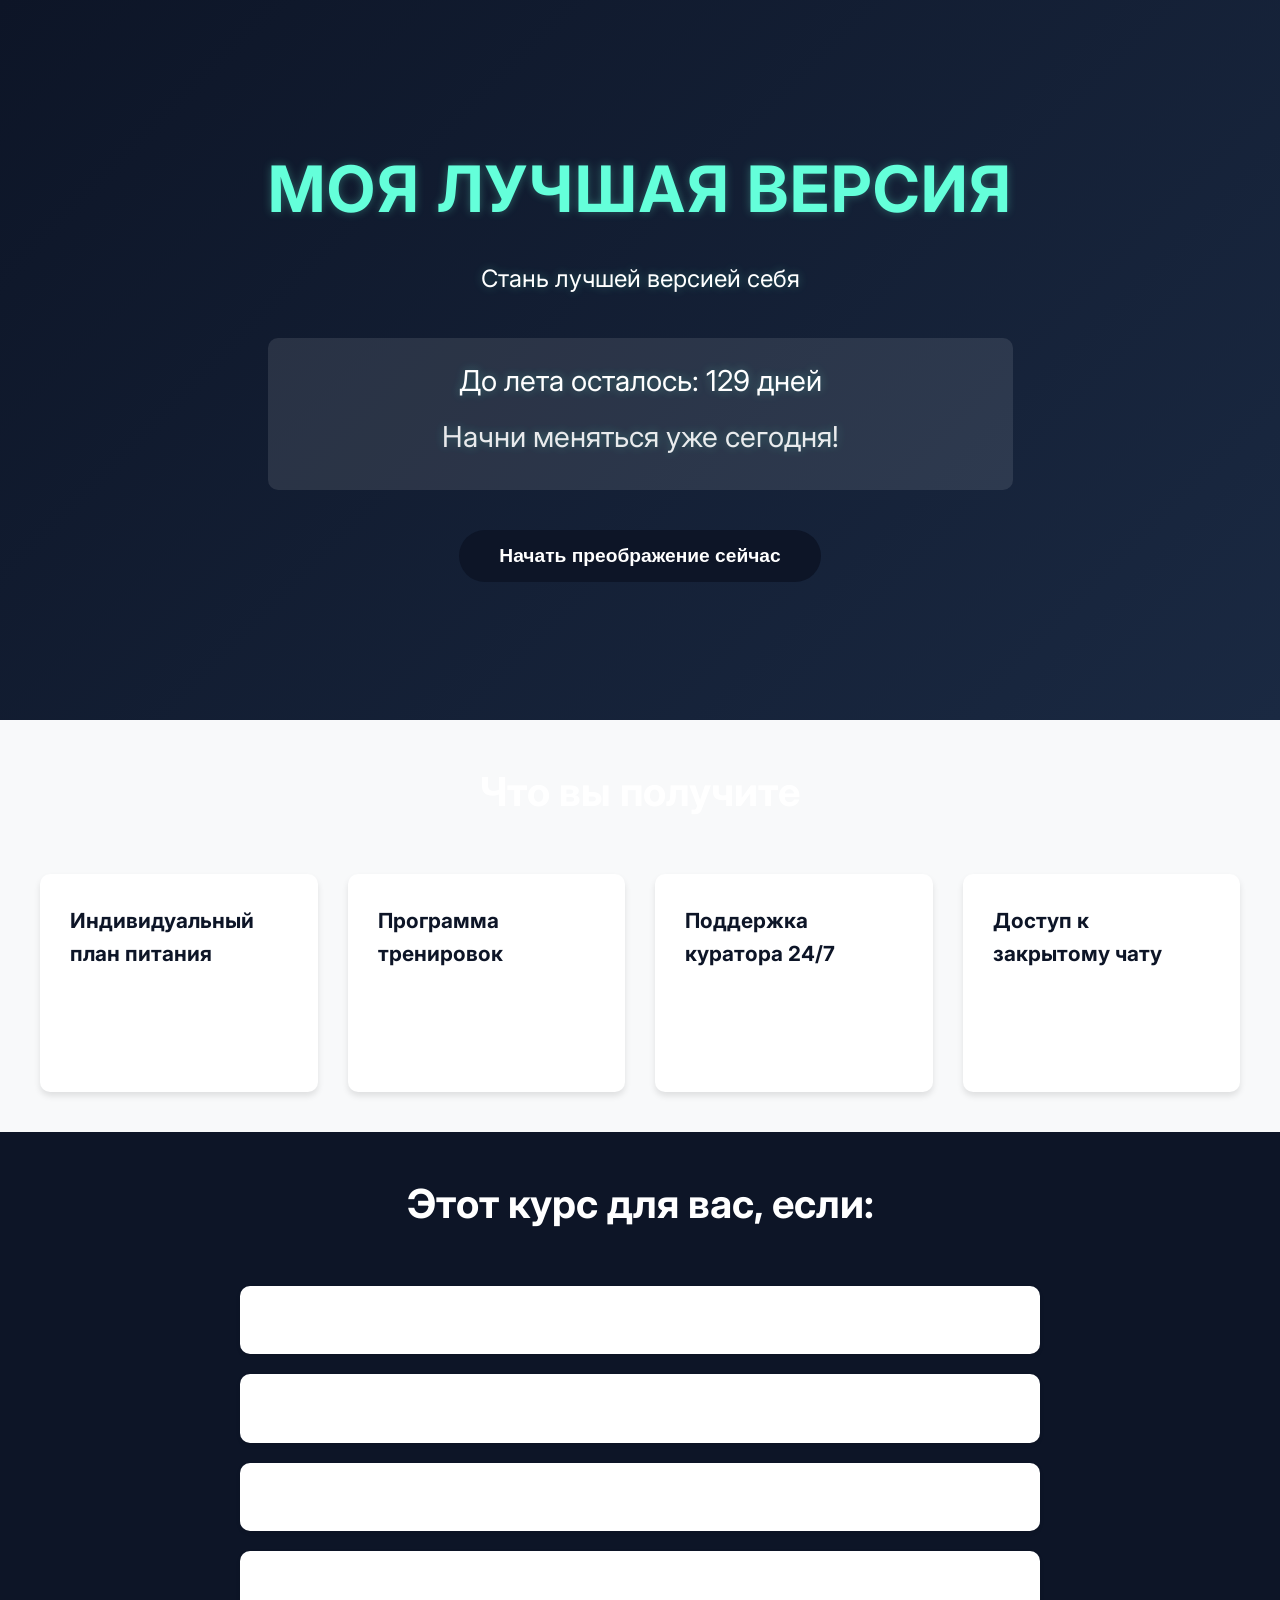
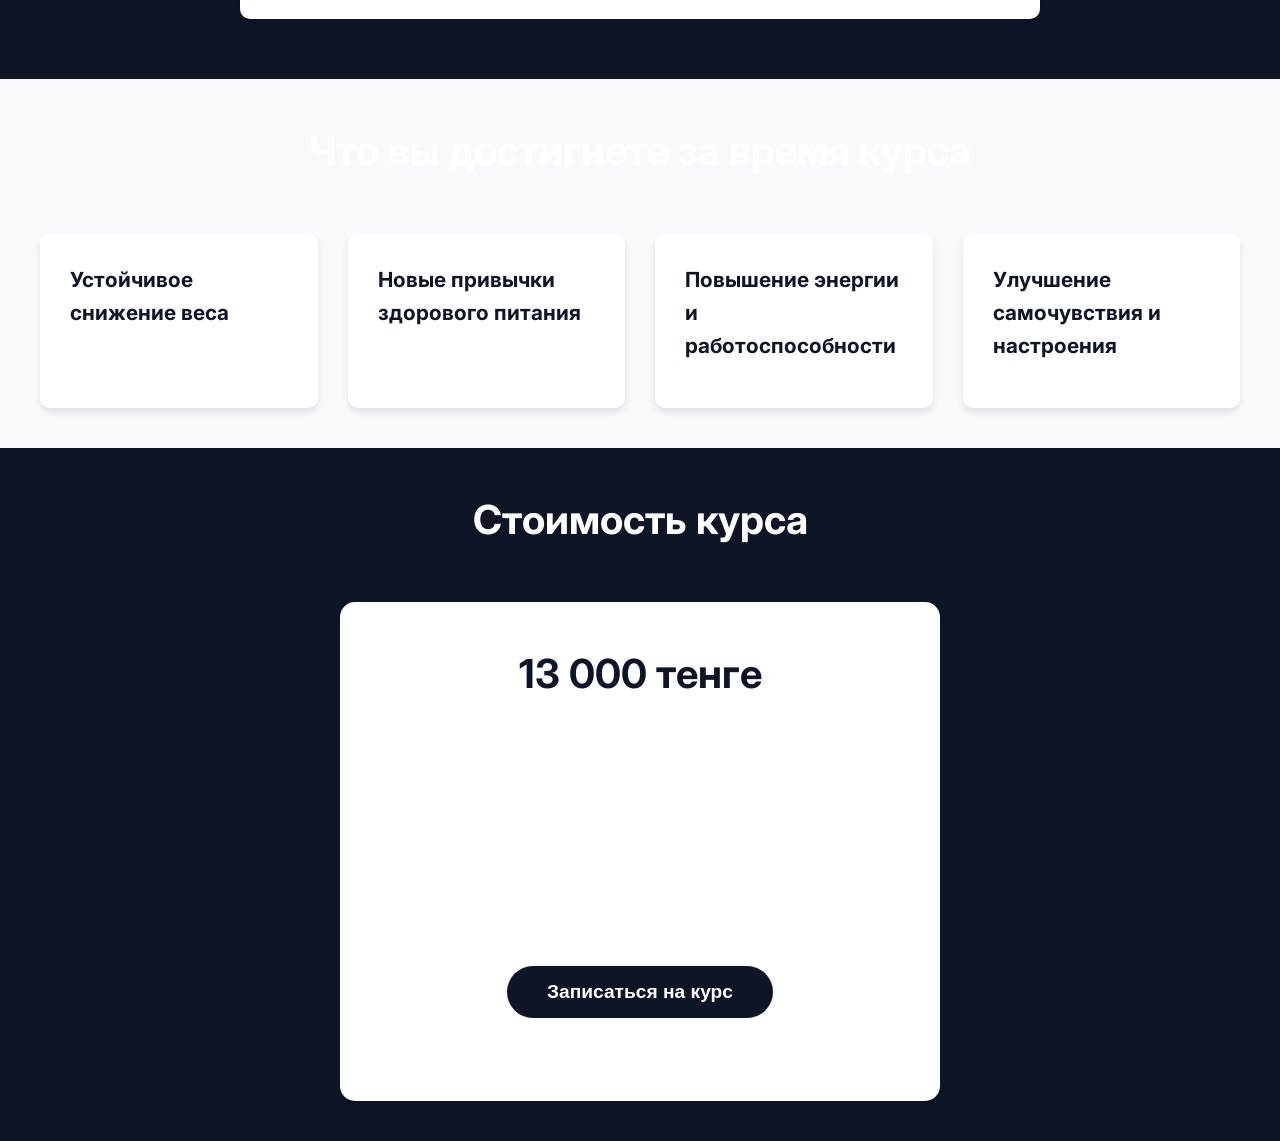
==== index.html @ 4822cb9d "Initial commit: Course website redesign" ====
<!DOCTYPE html>
<html lang="ru">
<head>
    <meta charset="UTF-8">
    <meta name="viewport" content="width=device-width, initial-scale=1.0">
    <title>Моя лучшая версия - курс похудения 2025</title>
    <link rel="stylesheet" href="styles.css">
    <link href="https://fonts.googleapis.com/css2?family=Inter:wght@300;400;600;700&display=swap" rel="stylesheet">
</head>
<body>
    <main>
        <section class="hero">
            <div class="hero-content">
                <h1>Моя лучшая версия</h1>
                <p class="subtitle">Стань лучшей версией себя</p>
                <div class="timer">
                    <p>До лета осталось: <span id="countdown">129</span> дней</p>
                    <p class="timer-subtitle">Начни меняться уже сегодня!</p>
                </div>
                <button class="cta-button">Начать преображение сейчас</button>
            </div>
        </section>

        <section id="about" class="about">
            <h2>Что вы получите</h2>
            <div class="benefits-grid">
                <div class="benefit-card">
                    <h3>Индивидуальный план питания</h3>
                    <p>Составленный с учетом ваших особенностей и целей</p>
                </div>
                <div class="benefit-card">
                    <h3>Программа тренировок</h3>
                    <p>Для дома и зала с учетом вашего уровня подготовки</p>
                </div>
                <div class="benefit-card">
                    <h3>Поддержка куратора 24/7</h3>
                    <p>Персональное сопровождение на всем пути</p>
                </div>
                <div class="benefit-card">
                    <h3>Доступ к закрытому чату</h3>
                    <p>Общение и поддержка единомышленников</p>
                </div>
            </div>
        </section>

        <section id="for-whom" class="for-whom">
            <h2>Этот курс для вас, если:</h2>
            <div class="criteria-list">
                <div class="criteria-item">
                    <p>Вы пробовали разные диеты, но результат не держится</p>
                </div>
                <div class="criteria-item">
                    <p>Хотите научиться правильно питаться</p>
                </div>
                <div class="criteria-item">
                    <p>Мечтаете о стройном и здоровом теле</p>
                </div>
                <div class="criteria-item">
                    <p>Готовы к изменениям в своей жизни</p>
                </div>
            </div>
        </section>

        <section id="results" class="results">
            <h2>Что вы достигнете за время курса</h2>
            <div class="results-grid">
                <div class="result-card">
                    <h3>Устойчивое снижение веса</h3>
                </div>
                <div class="result-card">
                    <h3>Новые привычки здорового питания</h3>
                </div>
                <div class="result-card">
                    <h3>Повышение энергии и работоспособности</h3>
                </div>
                <div class="result-card">
                    <h3>Улучшение самочувствия и настроения</h3>
                </div>
            </div>
        </section>

        <section id="pricing" class="pricing">
            <h2>Стоимость курса</h2>
            <div class="price-card">
                <h3 class="price">13 000 тенге</h3>
                <ul class="price-features">
                    <li>8 недель интенсивной работы</li>
                    <li>Персональный план питания</li>
                    <li>Программа тренировок</li>
                    <li>Поддержка куратора</li>
                    <li>Доступ к материалам курса навсегда</li>
                </ul>
                <button class="cta-button">Записаться на курс</button>
                <p class="limited-offer">* Количество мест ограничено</p>
            </div>
        </section>
    </main>

    <script src="scripts.js"></script>
</body>
</html>
---- styles.css ----
:root {
    --primary-color: #ff6b6b;
    --secondary-color: #4ecdc4;
    --text-color: #2d3436;
    --background-color: #ffffff;
    --section-bg: #f8f9fa;
}

* {
    margin: 0;
    padding: 0;
    box-sizing: border-box;
}

body {
    font-family: 'Inter', sans-serif;
    line-height: 1.6;
    color: var(--text-color);
    background-color: var(--background-color);
}

/* Hero Section */
.hero {
    background: linear-gradient(135deg, var(--primary-color), var(--secondary-color));
    color: white;
    padding: 100px 20px;
    text-align: center;
}

.hero-content {
    max-width: 800px;
    margin: 0 auto;
}

.hero h1 {
    font-size: 3.5rem;
    margin-bottom: 20px;
    font-weight: 700;
}

.subtitle {
    font-size: 1.5rem;
    margin-bottom: 40px;
}

.timer {
    background: rgba(255, 255, 255, 0.1);
    padding: 20px;
    border-radius: 10px;
    margin-bottom: 40px;
}

.timer p {
    font-size: 1.8rem;
    margin-bottom: 10px;
}

.timer-subtitle {
    font-size: 1.2rem;
    opacity: 0.9;
}

/* Sections */
section {
    padding: 80px 20px;
}

section:nth-child(even) {
    background-color: var(--section-bg);
}

h2 {
    text-align: center;
    font-size: 2.5rem;
    margin-bottom: 50px;
    color: var(--text-color);
}

/* Benefits Grid */
.benefits-grid, .results-grid {
    display: grid;
    grid-template-columns: repeat(auto-fit, minmax(250px, 1fr));
    gap: 30px;
    max-width: 1200px;
    margin: 0 auto;
}

.benefit-card, .result-card {
    background: white;
    padding: 30px;
    border-radius: 10px;
    box-shadow: 0 4px 6px rgba(0, 0, 0, 0.1);
    transition: transform 0.3s ease;
}

.benefit-card:hover, .result-card:hover {
    transform: translateY(-5px);
}

.benefit-card h3, .result-card h3 {
    color: var(--primary-color);
    margin-bottom: 15px;
    font-size: 1.3rem;
}

/* Criteria List */
.criteria-list {
    max-width: 800px;
    margin: 0 auto;
}

.criteria-item {
    background: white;
    padding: 20px;
    margin-bottom: 20px;
    border-radius: 10px;
    box-shadow: 0 2px 4px rgba(0, 0, 0, 0.1);
}

.criteria-item p {
    font-size: 1.1rem;
}

/* Price Card */
.price-card {
    max-width: 600px;
    margin: 0 auto;
    background: white;
    padding: 40px;
    border-radius: 15px;
    box-shadow: 0 4px 6px rgba(0, 0, 0, 0.1);
    text-align: center;
}

.price {
    font-size: 2.5rem;
    color: var(--primary-color);
    margin-bottom: 30px;
}

.price-features {
    list-style: none;
    margin-bottom: 30px;
}

.price-features li {
    margin-bottom: 15px;
    font-size: 1.1rem;
}

.limited-offer {
    margin-top: 20px;
    font-size: 0.9rem;
    opacity: 0.8;
}

/* Buttons */
.cta-button {
    display: inline-block;
    background: var(--primary-color);
    color: white;
    padding: 15px 40px;
    border-radius: 30px;
    text-decoration: none;
    font-size: 1.2rem;
    font-weight: 600;
    border: none;
    cursor: pointer;
    transition: all 0.3s ease;
}

.cta-button:hover {
    background: #ff5252;
    transform: scale(1.05);
}

/* Responsive Design */
@media (max-width: 768px) {
    .hero h1 {
        font-size: 2.5rem;
    }
    
    .subtitle {
        font-size: 1.2rem;
    }
    
    h2 {
        font-size: 2rem;
    }
    
    .benefits-grid, .results-grid {
        grid-template-columns: 1fr;
    }
    
    .price-card {
        padding: 20px;
    }
}

@media (max-width: 480px) {
    .hero h1 {
        font-size: 2rem;
    }
    
    .timer p {
        font-size: 1.5rem;
    }
    
    .cta-button {
        padding: 12px 30px;
        font-size: 1rem;
    }
}

/* Crypto Background Elements */
.crypto-bg {
    position: absolute;
    z-index: -1;
    opacity: 0.1;
}

.crypto-bg-coin {
    position: absolute;
    width: 50px;
    height: 50px;
    background: radial-gradient(circle, var(--neon-blue), transparent 70%);
    border-radius: 50%;
    animation: float 5s infinite;
}

/* Hero Section with 3D Effect */
.hero {
    min-height: 80vh;
    display: flex;
    align-items: center;
    justify-content: center;
    background: linear-gradient(135deg, var(--primary-color), var(--secondary-color));
    position: relative;
    overflow: hidden;
    transform-style: preserve-3d;
}

.hero-content {
    transform: translateZ(50px);
    text-shadow: 0 0 10px rgba(100, 255, 218, 0.3);
}

.hero-content h1 {
    color: var(--accent-color);
    font-size: 4rem;
    text-transform: uppercase;
    letter-spacing: 2px;
}

/* Neon Glow Effects */
.neon-glow {
    text-shadow: 
        0 0 7px var(--neon-blue),
        0 0 10px var(--neon-blue),
        0 0 21px var(--neon-blue),
        0 0 42px var(--neon-green),
        0 0 82px var(--neon-green);
}

/* Additional Animations */
@keyframes crypto-flow {
    0% { transform: translateX(-100%); }
    100% { transform: translateX(100vw); }
}

.crypto-flow {
    position: absolute;
    bottom: 0;
    left: 0;
    width: 100%;
    height: 2px;
    background: linear-gradient(to right, transparent, var(--accent-color), transparent);
    animation: crypto-flow 10s linear infinite;
}

/* Stats Section Styles */
.stats {
    padding: 60px 0;
    background: linear-gradient(145deg, var(--secondary-color), var(--primary-color));
}

.stats-container {
    max-width: 1200px;
    margin: 0 auto;
    display: flex;
    justify-content: center;
    align-items: center;
    gap: 30px;
    padding: 0 20px;
}

.stat-card {
    background: rgba(13, 21, 39, 0.6);
    backdrop-filter: blur(10px);
    border-radius: 25px;
    padding: 40px;
    text-align: center;
    width: 300px;
    height: 300px;
    border: 1px solid rgba(255, 255, 255, 0.05);
    display: flex;
    flex-direction: column;
    align-items: center;
    justify-content: center;
    gap: 15px;
}

.stat-icon, .stat-symbol {
    font-size: 2.5rem;
    color: var(--accent-color);
    margin-bottom: 10px;
    text-shadow: 0 0 20px rgba(100, 255, 218, 0.6);
}

.stat-number {
    font-size: 5rem;
    font-weight: 700;
    color: var(--accent-color);
    margin: 10px 0;
    text-shadow: 0 0 20px rgba(100, 255, 218, 0.4);
    line-height: 1;
}

.stat-label {
    font-size: 1.1rem;
    color: var(--light-text);
    font-weight: 400;
    opacity: 0.7;
    margin-top: 5px;
}

/* Terms Page Styles */
.terms-content {
    max-width: 1200px;
    margin: 40px auto;
    padding: 30px;
}

.terms-content h1 {
    color: var(--accent-color);
    margin-bottom: 40px;
    font-size: 3.5rem;
    text-align: center;
    text-shadow: 0 0 15px rgba(100, 255, 218, 0.4);
}

.terms-content h2 {
    color: var(--light-text);
    margin: 35px 0 20px;
    font-size: 2.2rem;
    border-bottom: 2px solid var(--accent-color);
    padding-bottom: 10px;
}

.terms-content p {
    margin-bottom: 20px;
    line-height: 1.8;
    color: var(--text-color);
    font-size: 1.1rem;
}

.terms-content section {
    margin-bottom: 50px;
    background: rgba(255, 255, 255, 0.02);
    padding: 30px;
    border-radius: 15px;
    border: 1px solid rgba(255, 255, 255, 0.05);
}

/* Footer Styles */
footer {
    background-color: var(--secondary-color);
    padding: 20px 0;
    margin-top: 50px;
}

.footer-content {
    max-width: 1400px;
    margin: 0 auto;
    padding: 0 15px;
    text-align: center;
    font-size: 12px;
    color: var(--text-color);
}

.footer-content a {
    color: var(--accent-color);
    text-decoration: none;
    transition: color 0.3s ease;
}

.footer-content a:hover {
    color: var(--light-text);
}

.legal-links {
    margin-top: 10px;
}

.legal-links a {
    margin: 0 10px;
}

/* Remove old navigation styles */
.header,
.nav-links,
.mobile-menu,
.mobile-menu-btn {
    display: none !important;
}

/* Partners Section */
.partners {
    padding: 40px 20px;
    margin: 0 auto;
    max-width: 1200px;
    text-align: center;
}

.partners-title {
    font-size: 2.8rem;
    font-weight: 700;
    color: #fff;
    text-shadow: 0 0 10px rgba(0, 180, 255, 0.8),
                 0 0 20px rgba(0, 180, 255, 0.6),
                 0 0 30px rgba(0, 180, 255, 0.4);
    margin-bottom: 40px;
    position: relative;
    display: inline-block;
    padding: 0 20px;
    letter-spacing: 1px;
    line-height: 1.2;
}

.partners-logos {
    display: flex;
    flex-direction: column;
    gap: 20px;
    padding: 10px;
    margin: 0 auto;
    max-width: 400px;
}

.exchange-name-card {
    width: 100%;
    padding: 20px;
    background: rgba(13, 21, 39, 0.8);
    border-radius: 12px;
    border: 1px solid rgba(255, 255, 255, 0.1);
    transition: all 0.3s ease;
    text-decoration: none;
    display: flex;
    justify-content: center;
    align-items: center;
}

.exchange-name-card:hover {
    transform: translateY(-2px);
    border-color: rgba(255, 255, 255, 0.2);
    box-shadow: 0 5px 15px rgba(0, 255, 255, 0.1);
}

.exchange-title {
    font-size: 2rem;
    font-weight: 700;
    letter-spacing: 2px;
}

.binance-style {
    color: #F3BA2F;
    text-shadow: 0 0 15px rgba(243, 186, 47, 0.3);
}

.bybit-style {
    color: #FFB800;
    text-shadow: 0 0 15px rgba(255, 184, 0, 0.3);
}

.kucoin-style {
    color: #0AB27D;
    text-shadow: 0 0 15px rgba(10, 178, 125, 0.3);
}

/* Desktop Styles */
@media screen and (min-width: 768px) {
    .partners-title {
        font-size: 3.5rem;
    }

    .partners-logos {
        flex-direction: row;
        max-width: 1000px;
        gap: 30px;
        padding: 20px;
    }

    .exchange-title {
        font-size: 2.8rem;
    }
}

/* Mobile Styles */
@media screen and (max-width: 480px) {
    .partners {
        padding: 20px 15px;
    }

    .partners-title {
        font-size: 2.2rem;
        padding: 0 10px;
        margin-bottom: 30px;
    }

    .exchange-title {
        font-size: 1.8rem;
    }

    .exchange-name-card {
        padding: 15px;
    }
}

.offer-details {
    margin: 30px auto;
    max-width: 600px;
    padding: 20px;
    background: rgba(0, 255, 255, 0.05);
    border-radius: 15px;
    backdrop-filter: blur(10px);
    border: 1px solid rgba(0, 255, 255, 0.1);
    animation: glowPulse 2s infinite alternate;
}

.price-info {
    font-size: 1.8rem;
    margin-bottom: 15px;
    color: #fff;
}

.highlight {
    color: #00ffcc;
    font-size: 2.2rem;
    font-weight: bold;
    text-shadow: 0 0 10px rgba(0, 255, 204, 0.8);
    animation: pricePulse 1.5s infinite alternate;
}

.bonus-info, .support-info {
    font-size: 1.4rem;
    color: rgba(255, 255, 255, 0.9);
    margin: 10px 0;
    line-height: 1.6;
}

.support-info {
    color: #64ffda;
    font-weight: 500;
}

@keyframes glowPulse {
    from {
        box-shadow: 0 0 10px rgba(0, 255, 255, 0.1);
    }
    to {
        box-shadow: 0 0 20px rgba(0, 255, 255, 0.2);
    }
}

@keyframes pricePulse {
    from {
        text-shadow: 0 0 10px rgba(0, 255, 204, 0.8);
    }
    to {
        text-shadow: 0 0 20px rgba(0, 255, 204, 1);
    }
}

/* Mobile Styles */
@media screen and (max-width: 768px) {
    .offer-details {
        margin: 20px 15px;
        padding: 15px;
    }

    .price-info {
        font-size: 1.5rem;
    }

    .highlight {
        font-size: 1.8rem;
    }

    .bonus-info, .support-info {
        font-size: 1.2rem;
    }
}

/* Reviews Section */
.reviews {
    padding: 40px 0;
    margin: 0 auto;
    max-width: 100%;
}

.reviews h2 {
    text-align: center;
    margin-bottom: 30px;
    padding: 0 15px;
}

.reviews-grid {
    display: grid;
    grid-template-columns: repeat(auto-fit, minmax(280px, 1fr));
    gap: 20px;
    padding: 0 15px;
}

.review-card {
    background: rgba(13, 21, 39, 0.4);
    border-radius: 15px;
    padding: 20px;
    border: 1px solid rgba(255, 255, 255, 0.1);
    backdrop-filter: blur(10px);
    width: 100%;
    box-sizing: border-box;
}

.review-card p {
    color: #fff;
    font-size: 1rem;
    line-height: 1.6;
    margin-bottom: 20px;
}

.review-author {
    color: #64ffda;
    font-weight: 500;
    font-size: 0.9rem;
}

/* Reasons Section */
.reasons {
    padding: 40px 0;
    margin: 0 auto;
    max-width: 100%;
}

.reasons h2 {
    text-align: center;
    margin-bottom: 30px;
    padding: 0 15px;
}

.reasons-grid {
    display: grid;
    grid-template-columns: repeat(auto-fit, minmax(280px, 1fr));
    gap: 20px;
    padding: 0 15px;
}

.reason-card {
    background: rgba(13, 21, 39, 0.4);
    border-radius: 15px;
    padding: 20px;
    border: 1px solid rgba(255, 255, 255, 0.1);
    backdrop-filter: blur(10px);
    width: 100%;
    box-sizing: border-box;
}

.reason-card h3 {
    color: #64ffda;
    font-size: 1.1rem;
    margin-bottom: 10px;
}

.reason-card p {
    color: #fff;
    font-size: 0.95rem;
    line-height: 1.5;
}

/* Mobile Styles */
@media screen and (max-width: 768px) {
    .reviews,
    .reasons {
        padding: 30px 0;
    }

    .reviews-grid,
    .reasons-grid {
        grid-template-columns: 1fr;
        gap: 15px;
        padding: 0 15px;
    }

    .review-card,
    .reason-card {
        padding: 15px;
        margin: 0;
    }

    .review-card p,
    .reason-card p {
        font-size: 0.9rem;
        margin-bottom: 10px;
    }

    .reason-card h3 {
        font-size: 1rem;
    }

    .review-author {
        font-size: 0.85rem;
    }

    .reviews h2,
    .reasons h2 {
        font-size: 1.5rem;
        margin-bottom: 20px;
        padding: 0 15px;
    }
}

@media screen and (max-width: 480px) {
    .reviews,
    .reasons {
        padding: 20px 0;
    }

    .reviews h2,
    .reasons h2 {
        font-size: 1.2rem;
        margin-bottom: 15px;
    }

    .reviews-grid,
    .reasons-grid {
        padding: 5px;
        gap: 10px;
    }

    .review-card,
    .reason-card {
        padding: 10px;
    }
}

/* Base styles */
:root {
    --primary-color: #0d1527;
    --secondary-color: #1a2942;
    --accent-color: #64ffda;
    --text-color: #ffffff;
    --light-text: rgba(255, 255, 255, 0.8);
}

* {
    margin: 0;
    padding: 0;
    box-sizing: border-box;
}

body {
    font-family: 'Inter', sans-serif;
    background-color: var(--primary-color);
    color: var(--text-color);
    line-height: 1.6;
    overflow-x: hidden;
    width: 100%;
}

/* Container */
.container {
    width: 100%;
    max-width: 1200px;
    margin: 0 auto;
    padding: 0 15px;
}

/* Sections */
section {
    width: 100%;
    overflow: hidden;
    padding: 40px 15px;
}

/* Reasons Section */
.why-now {
    padding: 40px 15px;
}

.why-now h2 {
    text-align: center;
    margin-bottom: 30px;
    font-size: 1.8rem;
    padding: 0 15px;
}

.reasons-grid {
    display: grid;
    grid-template-columns: repeat(auto-fit, minmax(250px, 1fr));
    gap: 20px;
    padding: 0 15px;
}

.reason-card {
    background: rgba(13, 21, 39, 0.4);
    border-radius: 15px;
    padding: 20px;
    border: 1px solid rgba(255, 255, 255, 0.1);
    backdrop-filter: blur(10px);
}

.reason-icon {
    font-size: 1.5rem;
    margin-bottom: 15px;
}

.reason-card h3 {
    color: #64ffda;
    font-size: 1.1rem;
    margin-bottom: 10px;
}

.reason-card p {
    font-size: 0.95rem;
    line-height: 1.5;
}

/* Reviews Section */
.reviews {
    padding: 40px 15px;
}

.reviews h2 {
    text-align: center;
    margin-bottom: 30px;
    font-size: 1.8rem;
    padding: 0 15px;
}

.reviews-grid {
    display: grid;
    grid-template-columns: repeat(auto-fit, minmax(250px, 1fr));
    gap: 20px;
    padding: 0 15px;
}

.review-card {
    background: rgba(13, 21, 39, 0.4);
    border-radius: 15px;
    padding: 20px;
    border: 1px solid rgba(255, 255, 255, 0.1);
    backdrop-filter: blur(10px);
}

.review-card p {
    font-size: 0.95rem;
    line-height: 1.5;
    margin-bottom: 15px;
}

.review-author {
    color: #64ffda;
    font-size: 0.9rem;
    font-weight: 500;
}

/* Mobile Styles */
@media screen and (max-width: 768px) {
    section {
        padding: 30px 10px;
    }

    .why-now,
    .reviews {
        padding: 30px 10px;
    }

    .why-now h2,
    .reviews h2 {
        font-size: 1.5rem;
        margin-bottom: 20px;
        padding: 0 10px;
    }

    .reasons-grid,
    .reviews-grid {
        grid-template-columns: 1fr;
        gap: 15px;
        padding: 0 10px;
    }

    .reason-card,
    .review-card {
        padding: 15px;
        margin: 0;
    }

    .reason-card h3 {
        font-size: 1rem;
    }

    .reason-card p,
    .review-card p {
        font-size: 0.9rem;
    }

    .review-author {
        font-size: 0.85rem;
    }
}

@media screen and (max-width: 480px) {
    section {
        padding: 20px 10px;
    }

    .why-now h2,
    .reviews h2 {
        font-size: 1.3rem;
        margin-bottom: 15px;
    }

    .reasons-grid,
    .reviews-grid {
        gap: 10px;
    }

    .reason-card,
    .review-card {
        padding: 12px;
    }
}
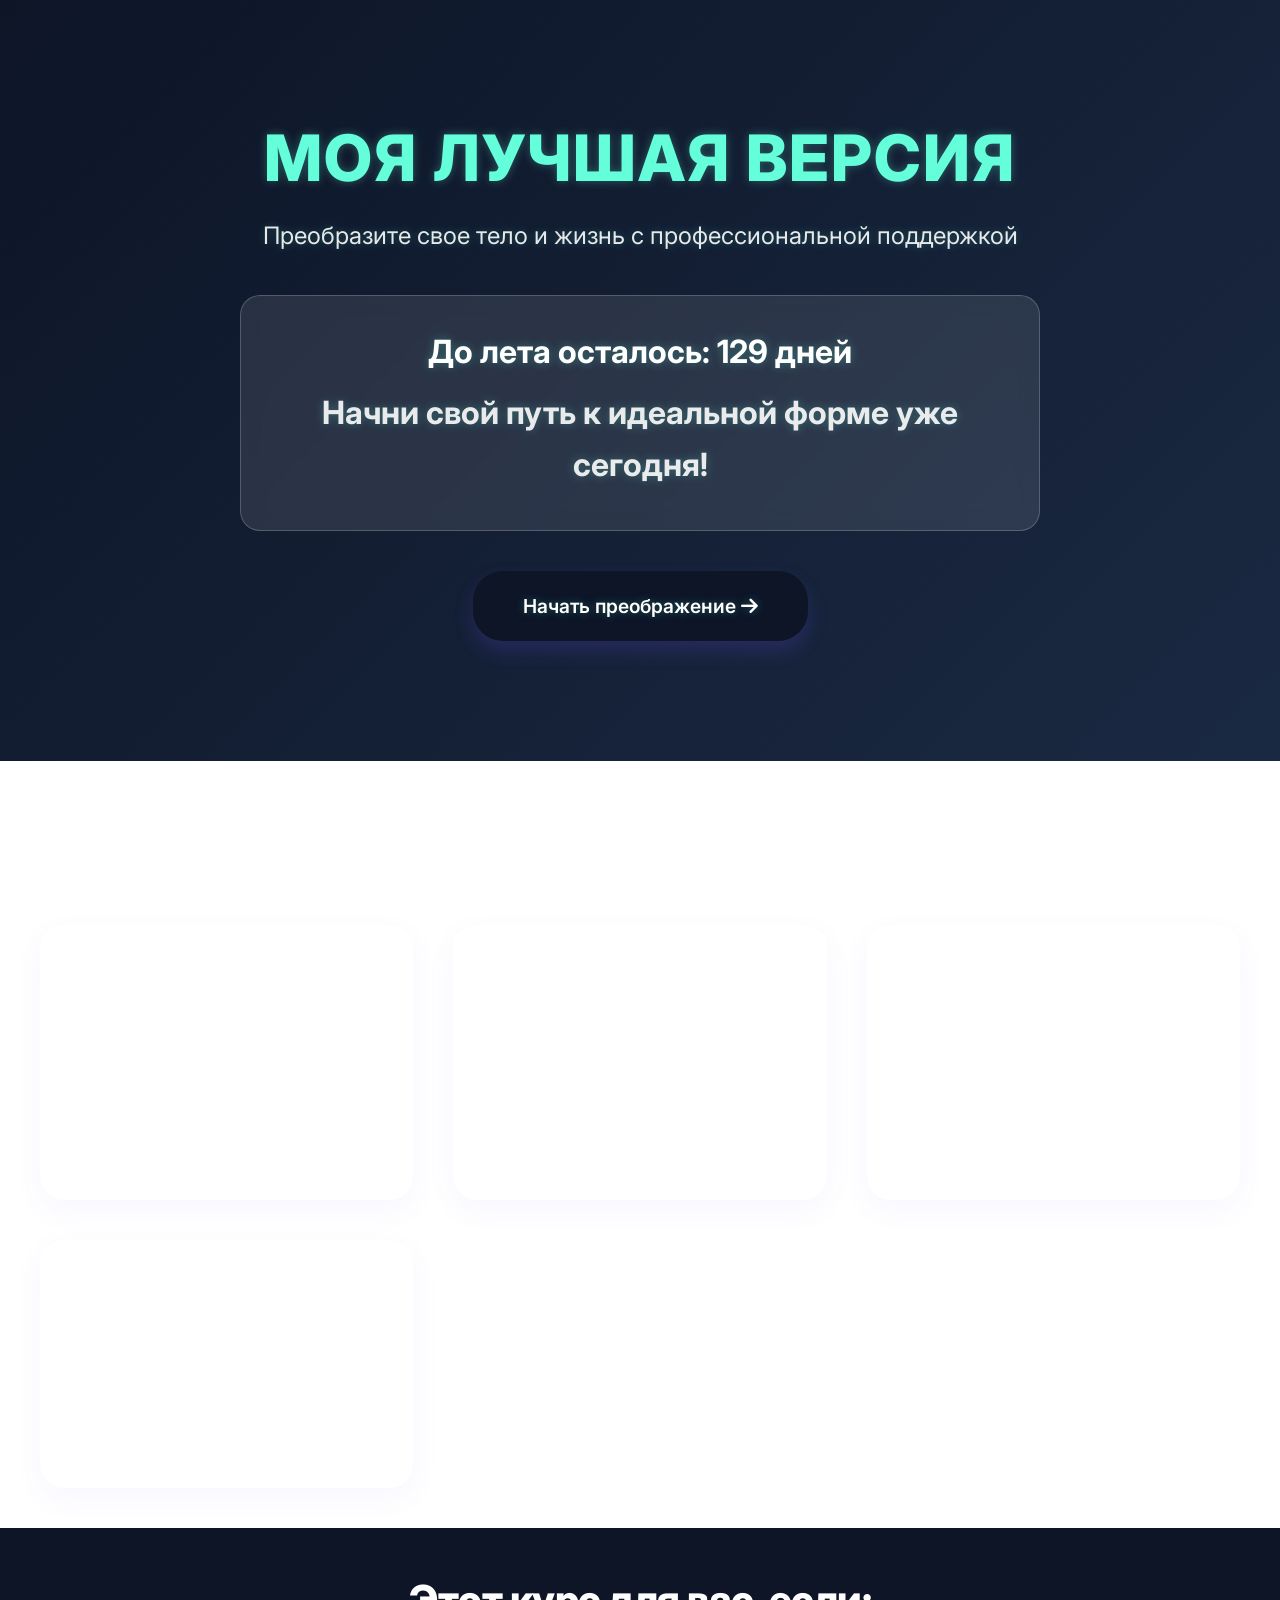
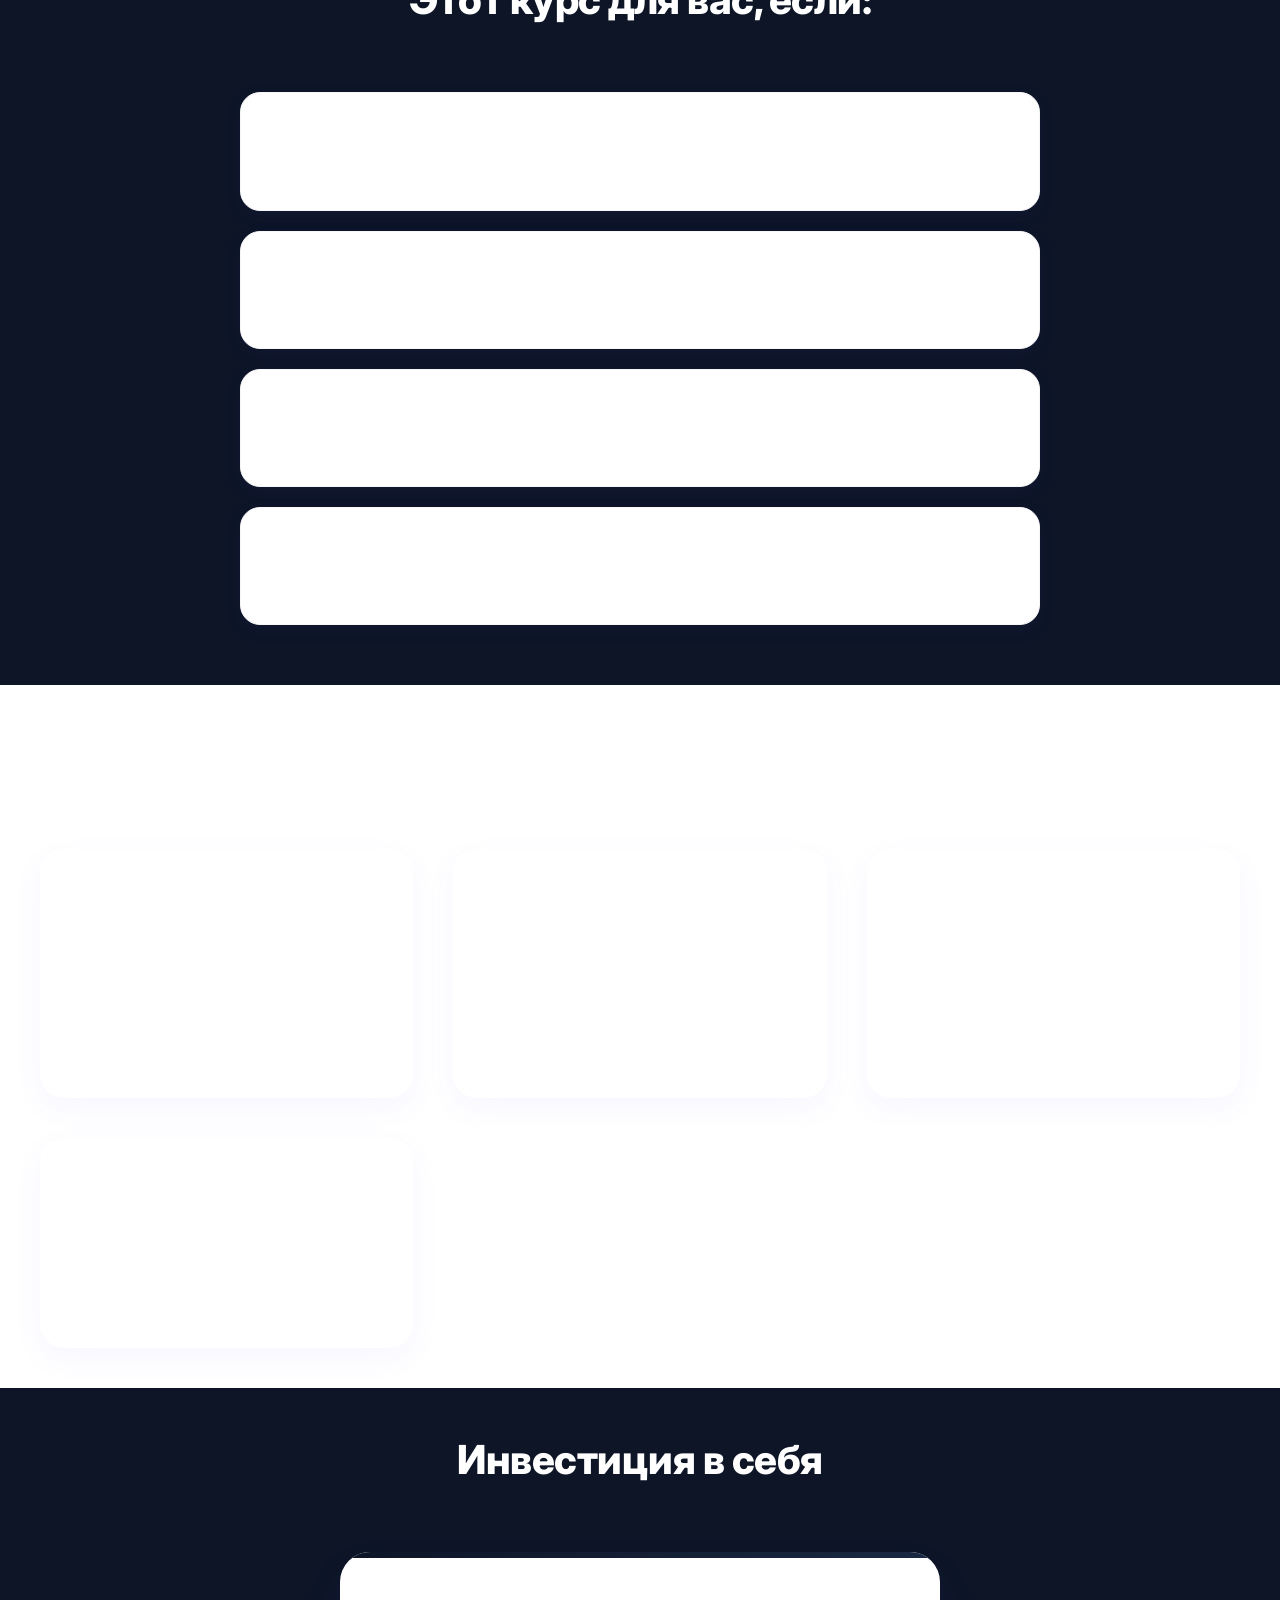
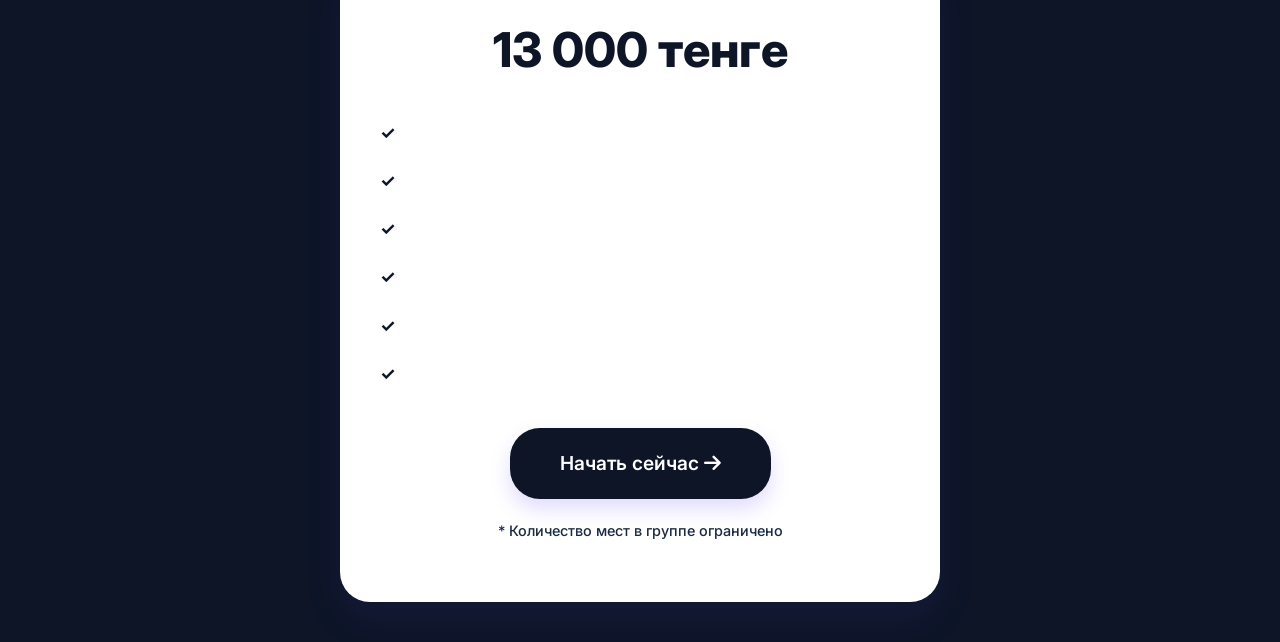
==== commit 1d5b0c7e: "Update: modern design with icons and improved content" ====
--- a/index.html
+++ b/index.html
@@ -5,19 +5,23 @@
     <meta name="viewport" content="width=device-width, initial-scale=1.0">
     <title>Моя лучшая версия - курс похудения 2025</title>
     <link rel="stylesheet" href="styles.css">
-    <link href="https://fonts.googleapis.com/css2?family=Inter:wght@300;400;600;700&display=swap" rel="stylesheet">
+    <link href="https://fonts.googleapis.com/css2?family=Inter:wght@300;400;500;600;700;800&display=swap" rel="stylesheet">
+    <link rel="stylesheet" href="https://cdnjs.cloudflare.com/ajax/libs/font-awesome/6.0.0/css/all.min.css">
 </head>
 <body>
     <main>
         <section class="hero">
             <div class="hero-content">
                 <h1>Моя лучшая версия</h1>
-                <p class="subtitle">Стань лучшей версией себя</p>
+                <p class="subtitle">Преобразите свое тело и жизнь с профессиональной поддержкой</p>
                 <div class="timer">
                     <p>До лета осталось: <span id="countdown">129</span> дней</p>
-                    <p class="timer-subtitle">Начни меняться уже сегодня!</p>
+                    <p class="timer-subtitle">Начни свой путь к идеальной форме уже сегодня!</p>
                 </div>
-                <button class="cta-button">Начать преображение сейчас</button>
+                <a href="#pricing" class="cta-button">
+                    Начать преображение
+                    <i class="fas fa-arrow-right"></i>
+                </a>
             </div>
         </section>
 
@@ -25,20 +29,24 @@
             <h2>Что вы получите</h2>
             <div class="benefits-grid">
                 <div class="benefit-card">
+                    <i class="fas fa-utensils"></i>
                     <h3>Индивидуальный план питания</h3>
-                    <p>Составленный с учетом ваших особенностей и целей</p>
+                    <p>Персонализированное меню, учитывающее ваши предпочтения и образ жизни</p>
                 </div>
                 <div class="benefit-card">
-                    <h3>Программа тренировок</h3>
-                    <p>Для дома и зала с учетом вашего уровня подготовки</p>
+                    <i class="fas fa-dumbbell"></i>
+                    <h3>Эффективные тренировки</h3>
+                    <p>Программа упражнений, адаптированная под ваш уровень подготовки</p>
                 </div>
                 <div class="benefit-card">
-                    <h3>Поддержка куратора 24/7</h3>
-                    <p>Персональное сопровождение на всем пути</p>
+                    <i class="fas fa-comments"></i>
+                    <h3>Поддержка 24/7</h3>
+                    <p>Персональный куратор и мотивация на каждом этапе пути</p>
                 </div>
                 <div class="benefit-card">
-                    <h3>Доступ к закрытому чату</h3>
-                    <p>Общение и поддержка единомышленников</p>
+                    <i class="fas fa-users"></i>
+                    <h3>Сообщество единомышленников</h3>
+                    <p>Закрытый чат для общения, обмена опытом и взаимной поддержки</p>
                 </div>
             </div>
         </section>
@@ -47,51 +55,67 @@
             <h2>Этот курс для вас, если:</h2>
             <div class="criteria-list">
                 <div class="criteria-item">
-                    <p>Вы пробовали разные диеты, но результат не держится</p>
+                    <i class="fas fa-check"></i>
+                    <p>Вы пробовали разные диеты, но результат не держался долго</p>
                 </div>
                 <div class="criteria-item">
-                    <p>Хотите научиться правильно питаться</p>
+                    <i class="fas fa-check"></i>
+                    <p>Хотите научиться правильно питаться и поддерживать здоровый вес</p>
                 </div>
                 <div class="criteria-item">
-                    <p>Мечтаете о стройном и здоровом теле</p>
+                    <i class="fas fa-check"></i>
+                    <p>Мечтаете о красивом и здоровом теле к лету</p>
                 </div>
                 <div class="criteria-item">
-                    <p>Готовы к изменениям в своей жизни</p>
+                    <i class="fas fa-check"></i>
+                    <p>Готовы к позитивным изменениям в своей жизни</p>
                 </div>
             </div>
         </section>
 
         <section id="results" class="results">
-            <h2>Что вы достигнете за время курса</h2>
+            <h2>Ваши результаты после курса</h2>
             <div class="results-grid">
                 <div class="result-card">
+                    <i class="fas fa-weight-scale"></i>
                     <h3>Устойчивое снижение веса</h3>
+                    <p>Правильный подход к похудению без стресса для организма</p>
                 </div>
                 <div class="result-card">
-                    <h3>Новые привычки здорового питания</h3>
+                    <i class="fas fa-apple-whole"></i>
+                    <h3>Здоровые привычки</h3>
+                    <p>Новый образ жизни и правильное отношение к питанию</p>
                 </div>
                 <div class="result-card">
-                    <h3>Повышение энергии и работоспособности</h3>
+                    <i class="fas fa-bolt"></i>
+                    <h3>Больше энергии</h3>
+                    <p>Повышение работоспособности и жизненного тонуса</p>
                 </div>
                 <div class="result-card">
-                    <h3>Улучшение самочувствия и настроения</h3>
+                    <i class="fas fa-heart"></i>
+                    <h3>Уверенность в себе</h3>
+                    <p>Улучшение самочувствия и гармония с собой</p>
                 </div>
             </div>
         </section>
 
         <section id="pricing" class="pricing">
-            <h2>Стоимость курса</h2>
+            <h2>Инвестиция в себя</h2>
             <div class="price-card">
                 <h3 class="price">13 000 тенге</h3>
                 <ul class="price-features">
-                    <li>8 недель интенсивной работы</li>
+                    <li>8 недель интенсивной трансформации</li>
                     <li>Персональный план питания</li>
-                    <li>Программа тренировок</li>
-                    <li>Поддержка куратора</li>
-                    <li>Доступ к материалам курса навсегда</li>
+                    <li>Эффективная программа тренировок</li>
+                    <li>Поддержка куратора 24/7</li>
+                    <li>Доступ к закрытому чату</li>
+                    <li>Материалы курса навсегда</li>
                 </ul>
-                <button class="cta-button">Записаться на курс</button>
-                <p class="limited-offer">* Количество мест ограничено</p>
+                <a href="#" class="cta-button">
+                    Начать сейчас
+                    <i class="fas fa-arrow-right"></i>
+                </a>
+                <p class="limited-offer">* Количество мест в группе ограничено</p>
             </div>
         </section>
     </main>
--- a/styles.css
+++ b/styles.css
@@ -1,9 +1,10 @@
 :root {
-    --primary-color: #ff6b6b;
-    --secondary-color: #4ecdc4;
-    --text-color: #2d3436;
-    --background-color: #ffffff;
-    --section-bg: #f8f9fa;
+    --background-color: #F8F9FB;
+    --card-background: #FFFFFF;
+    --text-color: #2A2C35;
+    --primary-color: #6B50F6;
+    --secondary-color: #FF9B9B;
+    --gray-light: #F6F6F6;
 }
 
 * {
@@ -21,38 +22,59 @@
 
 /* Hero Section */
 .hero {
-    background: linear-gradient(135deg, var(--primary-color), var(--secondary-color));
+    background: linear-gradient(135deg, var(--primary-color), #8970FF);
     color: white;
-    padding: 100px 20px;
+    padding: 120px 20px;
     text-align: center;
+    position: relative;
+    overflow: hidden;
+}
+
+.hero::before {
+    content: '';
+    position: absolute;
+    top: 0;
+    left: 0;
+    right: 0;
+    bottom: 0;
+    background: url('data:image/svg+xml,<svg width="20" height="20" viewBox="0 0 20 20" xmlns="http://www.w3.org/2000/svg"><circle cx="2" cy="2" r="1" fill="rgba(255,255,255,0.1)"/></svg>') repeat;
+    opacity: 0.1;
 }
 
 .hero-content {
     max-width: 800px;
     margin: 0 auto;
+    position: relative;
+    z-index: 1;
 }
 
 .hero h1 {
-    font-size: 3.5rem;
+    font-size: 4rem;
     margin-bottom: 20px;
-    font-weight: 700;
+    font-weight: 800;
+    letter-spacing: -1px;
+    line-height: 1.2;
 }
 
 .subtitle {
     font-size: 1.5rem;
     margin-bottom: 40px;
+    opacity: 0.9;
 }
 
 .timer {
     background: rgba(255, 255, 255, 0.1);
-    padding: 20px;
-    border-radius: 10px;
+    backdrop-filter: blur(10px);
+    padding: 30px;
+    border-radius: 20px;
     margin-bottom: 40px;
+    border: 1px solid rgba(255, 255, 255, 0.2);
 }
 
 .timer p {
-    font-size: 1.8rem;
+    font-size: 2rem;
     margin-bottom: 10px;
+    font-weight: 700;
 }
 
 .timer-subtitle {
@@ -62,45 +84,67 @@
 
 /* Sections */
 section {
-    padding: 80px 20px;
+    padding: 100px 20px;
 }
 
 section:nth-child(even) {
-    background-color: var(--section-bg);
+    background-color: var(--card-background);
 }
 
 h2 {
     text-align: center;
     font-size: 2.5rem;
-    margin-bottom: 50px;
+    margin-bottom: 60px;
     color: var(--text-color);
+    font-weight: 800;
+    letter-spacing: -0.5px;
 }
 
 /* Benefits Grid */
 .benefits-grid, .results-grid {
     display: grid;
-    grid-template-columns: repeat(auto-fit, minmax(250px, 1fr));
-    gap: 30px;
+    grid-template-columns: repeat(auto-fit, minmax(280px, 1fr));
+    gap: 40px;
     max-width: 1200px;
     margin: 0 auto;
 }
 
 .benefit-card, .result-card {
-    background: white;
-    padding: 30px;
-    border-radius: 10px;
-    box-shadow: 0 4px 6px rgba(0, 0, 0, 0.1);
-    transition: transform 0.3s ease;
+    background: var(--card-background);
+    padding: 40px;
+    border-radius: 24px;
+    box-shadow: 0 10px 30px rgba(107, 80, 246, 0.05);
+    transition: all 0.3s ease;
+    position: relative;
+    overflow: hidden;
+}
+
+.benefit-card::before {
+    content: '';
+    position: absolute;
+    top: 0;
+    left: 0;
+    width: 100%;
+    height: 4px;
+    background: linear-gradient(90deg, var(--primary-color), var(--secondary-color));
+    opacity: 0;
+    transition: opacity 0.3s ease;
+}
+
+.benefit-card:hover::before {
+    opacity: 1;
 }
 
 .benefit-card:hover, .result-card:hover {
     transform: translateY(-5px);
+    box-shadow: 0 15px 40px rgba(107, 80, 246, 0.1);
 }
 
 .benefit-card h3, .result-card h3 {
-    color: var(--primary-color);
+    color: var(--text-color);
     margin-bottom: 15px;
-    font-size: 1.3rem;
+    font-size: 1.5rem;
+    font-weight: 700;
 }
 
 /* Criteria List */
@@ -110,48 +154,82 @@
 }
 
 .criteria-item {
-    background: white;
-    padding: 20px;
+    background: var(--card-background);
+    padding: 30px;
     margin-bottom: 20px;
-    border-radius: 10px;
-    box-shadow: 0 2px 4px rgba(0, 0, 0, 0.1);
+    border-radius: 20px;
+    box-shadow: 0 5px 20px rgba(107, 80, 246, 0.05);
+    transition: all 0.3s ease;
+    border: 1px solid var(--gray-light);
+}
+
+.criteria-item:hover {
+    transform: translateX(10px);
+    box-shadow: 0 8px 25px rgba(107, 80, 246, 0.08);
 }
 
 .criteria-item p {
-    font-size: 1.1rem;
+    font-size: 1.2rem;
+    color: var(--text-color);
+    font-weight: 500;
 }
 
 /* Price Card */
 .price-card {
     max-width: 600px;
     margin: 0 auto;
-    background: white;
-    padding: 40px;
-    border-radius: 15px;
-    box-shadow: 0 4px 6px rgba(0, 0, 0, 0.1);
+    background: var(--card-background);
+    padding: 60px 40px;
+    border-radius: 30px;
+    box-shadow: 0 20px 40px rgba(107, 80, 246, 0.08);
     text-align: center;
+    position: relative;
+    overflow: hidden;
+}
+
+.price-card::before {
+    content: '';
+    position: absolute;
+    top: 0;
+    left: 0;
+    right: 0;
+    height: 6px;
+    background: linear-gradient(90deg, var(--primary-color), var(--secondary-color));
 }
 
 .price {
-    font-size: 2.5rem;
+    font-size: 3rem;
     color: var(--primary-color);
     margin-bottom: 30px;
+    font-weight: 800;
 }
 
 .price-features {
     list-style: none;
-    margin-bottom: 30px;
+    margin-bottom: 40px;
 }
 
 .price-features li {
-    margin-bottom: 15px;
+    margin-bottom: 20px;
     font-size: 1.1rem;
+    color: var(--text-color);
+    padding-left: 30px;
+    position: relative;
+}
+
+.price-features li::before {
+    content: '✓';
+    position: absolute;
+    left: 0;
+    color: var(--primary-color);
+    font-weight: bold;
 }
 
 .limited-offer {
     margin-top: 20px;
     font-size: 0.9rem;
-    opacity: 0.8;
+    color: var(--secondary-color);
+    font-weight: 500;
 }
 
 /* Buttons */
@@ -159,7 +237,7 @@
     display: inline-block;
     background: var(--primary-color);
     color: white;
-    padding: 15px 40px;
+    padding: 20px 50px;
     border-radius: 30px;
     text-decoration: none;
     font-size: 1.2rem;
@@ -167,17 +245,19 @@
     border: none;
     cursor: pointer;
     transition: all 0.3s ease;
+    box-shadow: 0 10px 20px rgba(107, 80, 246, 0.2);
 }
 
 .cta-button:hover {
-    background: #ff5252;
-    transform: scale(1.05);
+    background: #7B63FF;
+    transform: translateY(-2px);
+    box-shadow: 0 15px 30px rgba(107, 80, 246, 0.3);
 }
 
 /* Responsive Design */
 @media (max-width: 768px) {
     .hero h1 {
-        font-size: 2.5rem;
+        font-size: 3rem;
     }
     
     .subtitle {
@@ -190,25 +270,35 @@
     
     .benefits-grid, .results-grid {
         grid-template-columns: 1fr;
+        gap: 30px;
     }
     
     .price-card {
-        padding: 20px;
+        padding: 40px 20px;
+        margin: 0 20px;
+    }
+    
+    .benefit-card, .result-card {
+        padding: 30px;
     }
 }
 
 @media (max-width: 480px) {
     .hero h1 {
-        font-size: 2rem;
+        font-size: 2.5rem;
     }
     
     .timer p {
-        font-size: 1.5rem;
+        font-size: 1.8rem;
     }
     
     .cta-button {
-        padding: 12px 30px;
-        font-size: 1rem;
+        padding: 15px 40px;
+        font-size: 1.1rem;
+    }
+    
+    section {
+        padding: 60px 20px;
     }
 }
 
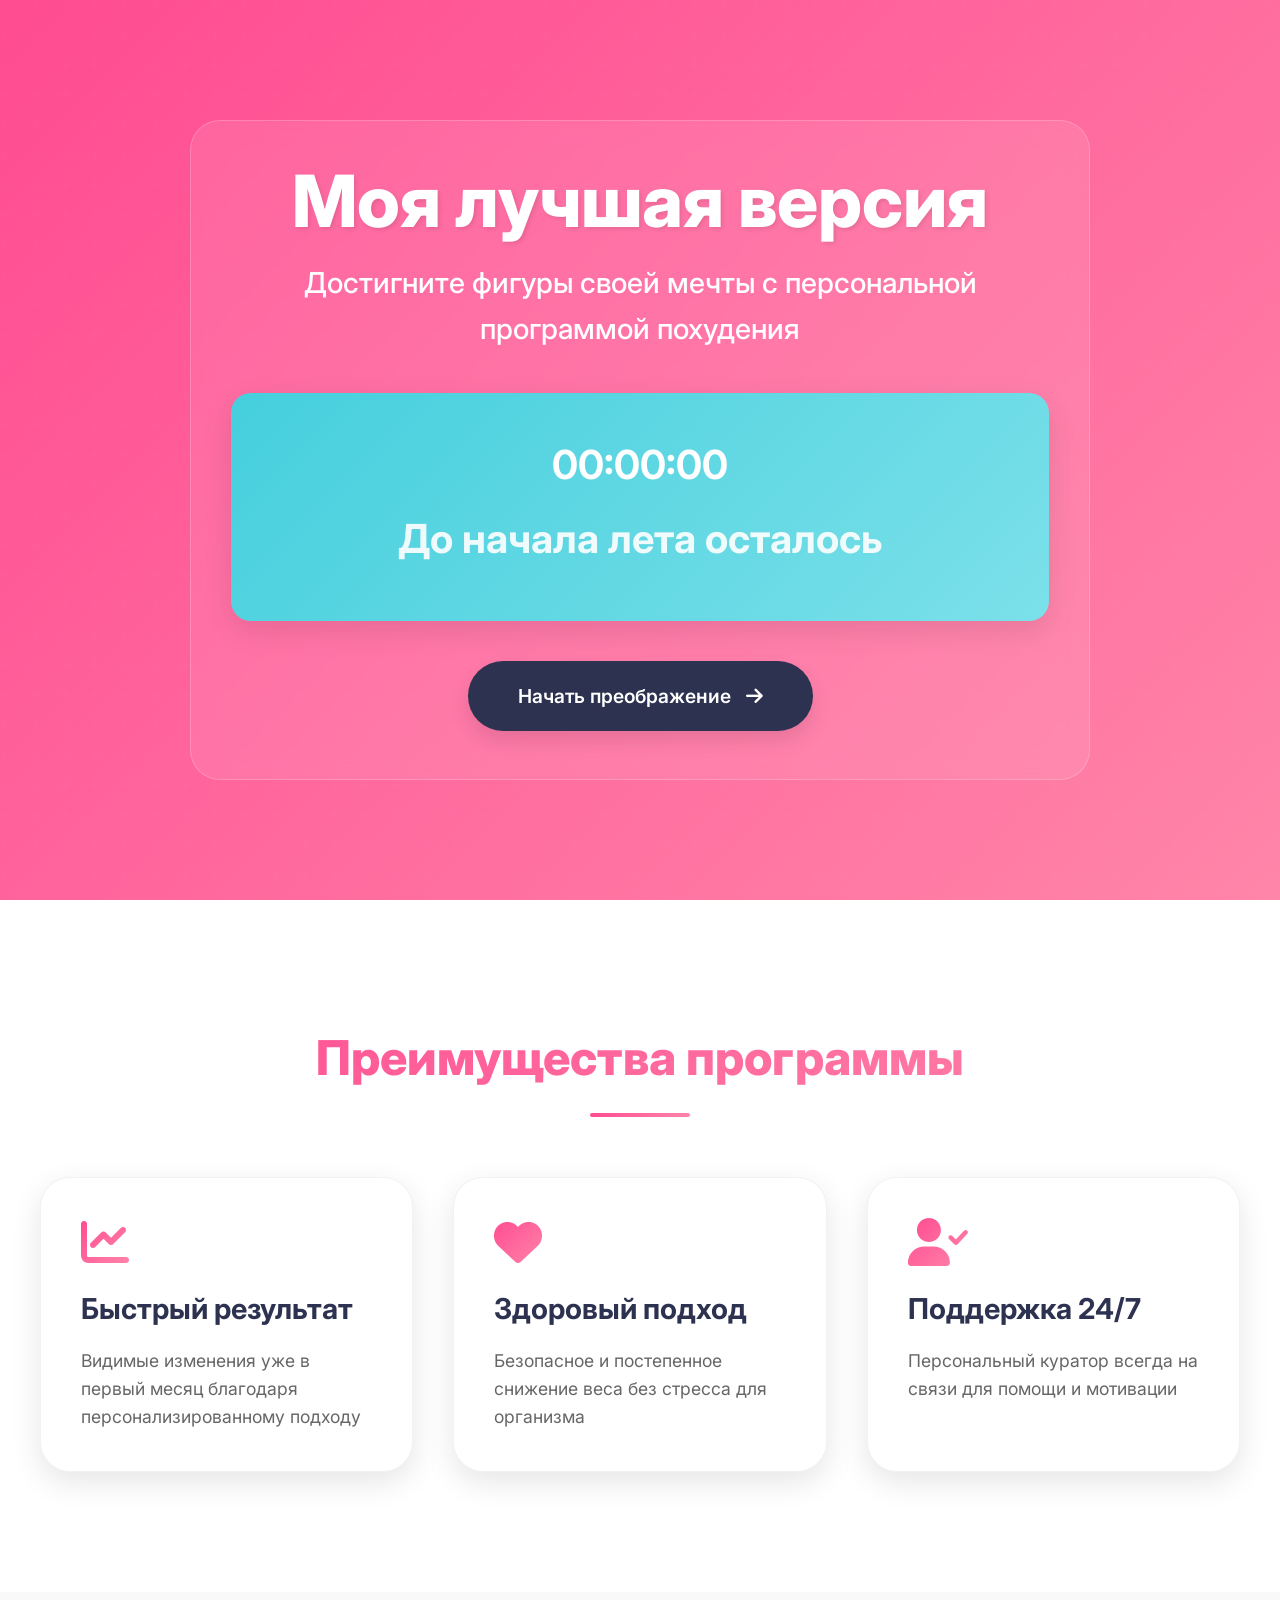
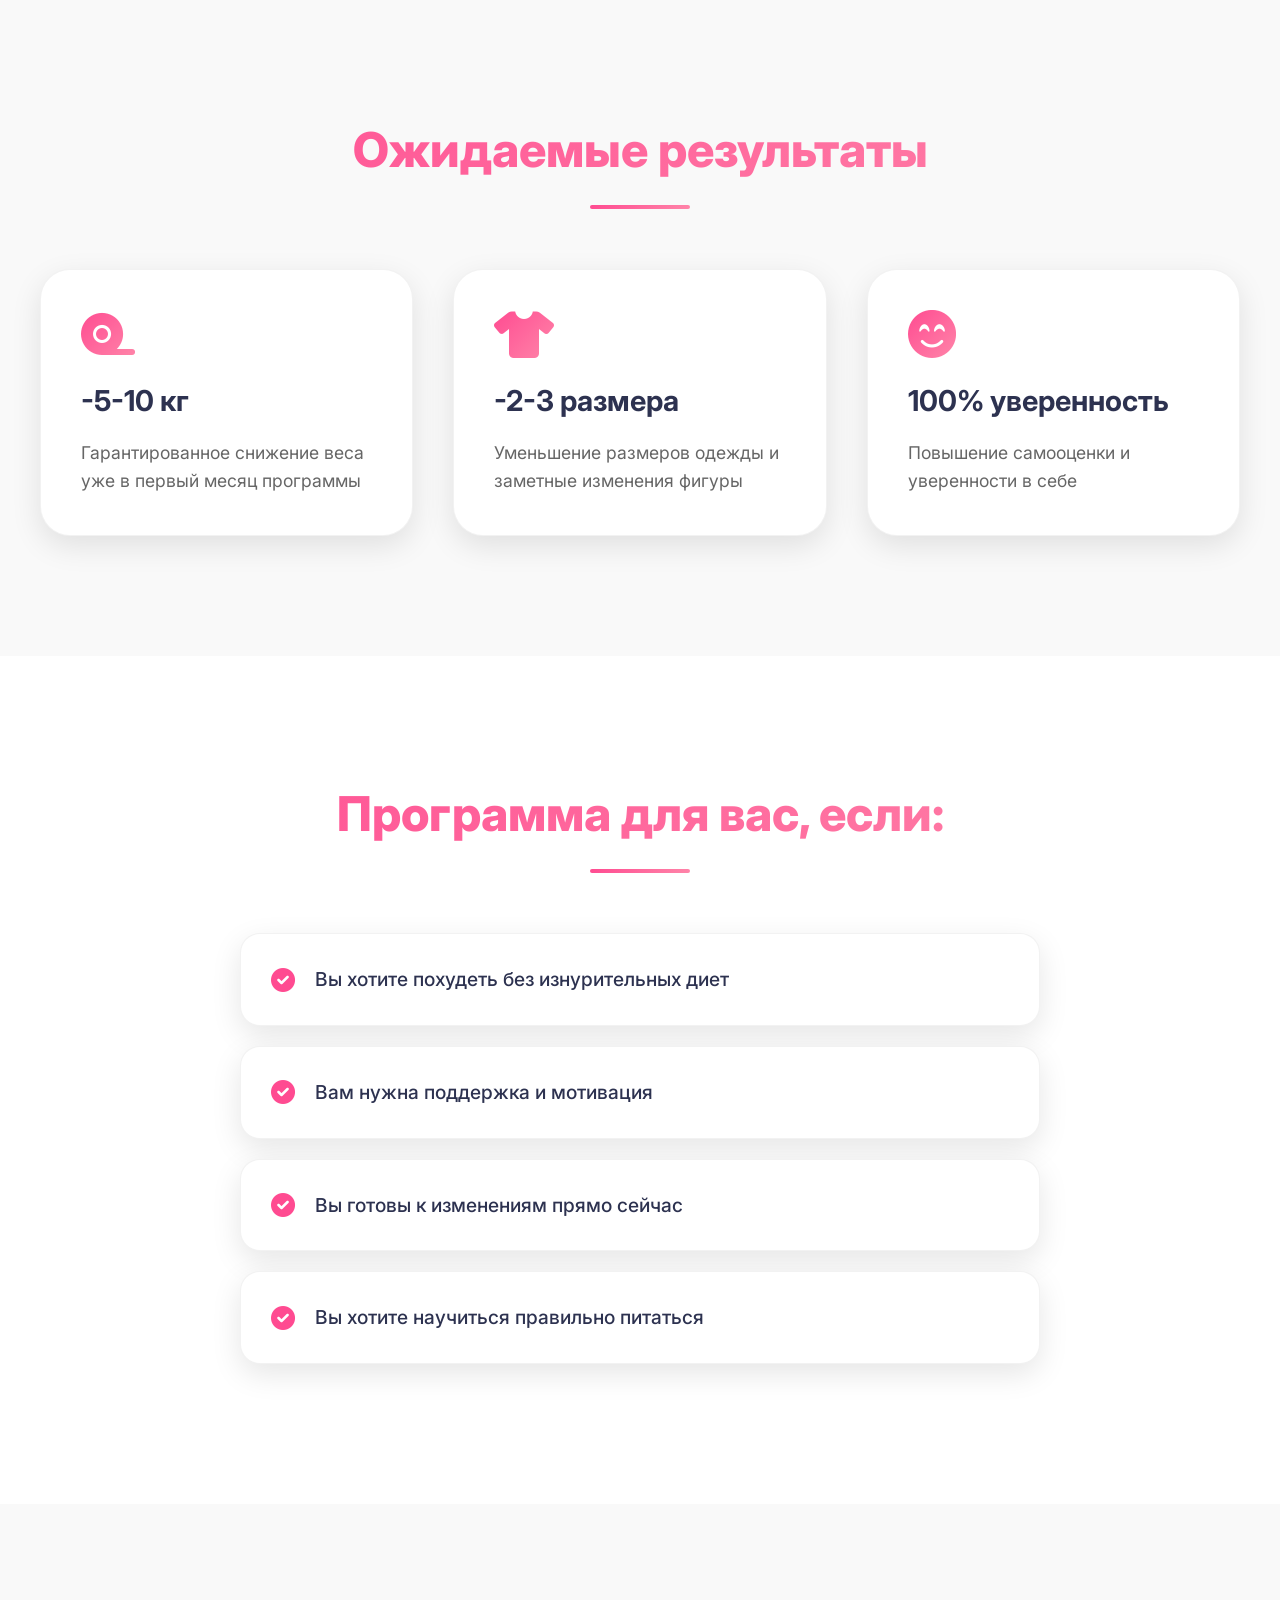
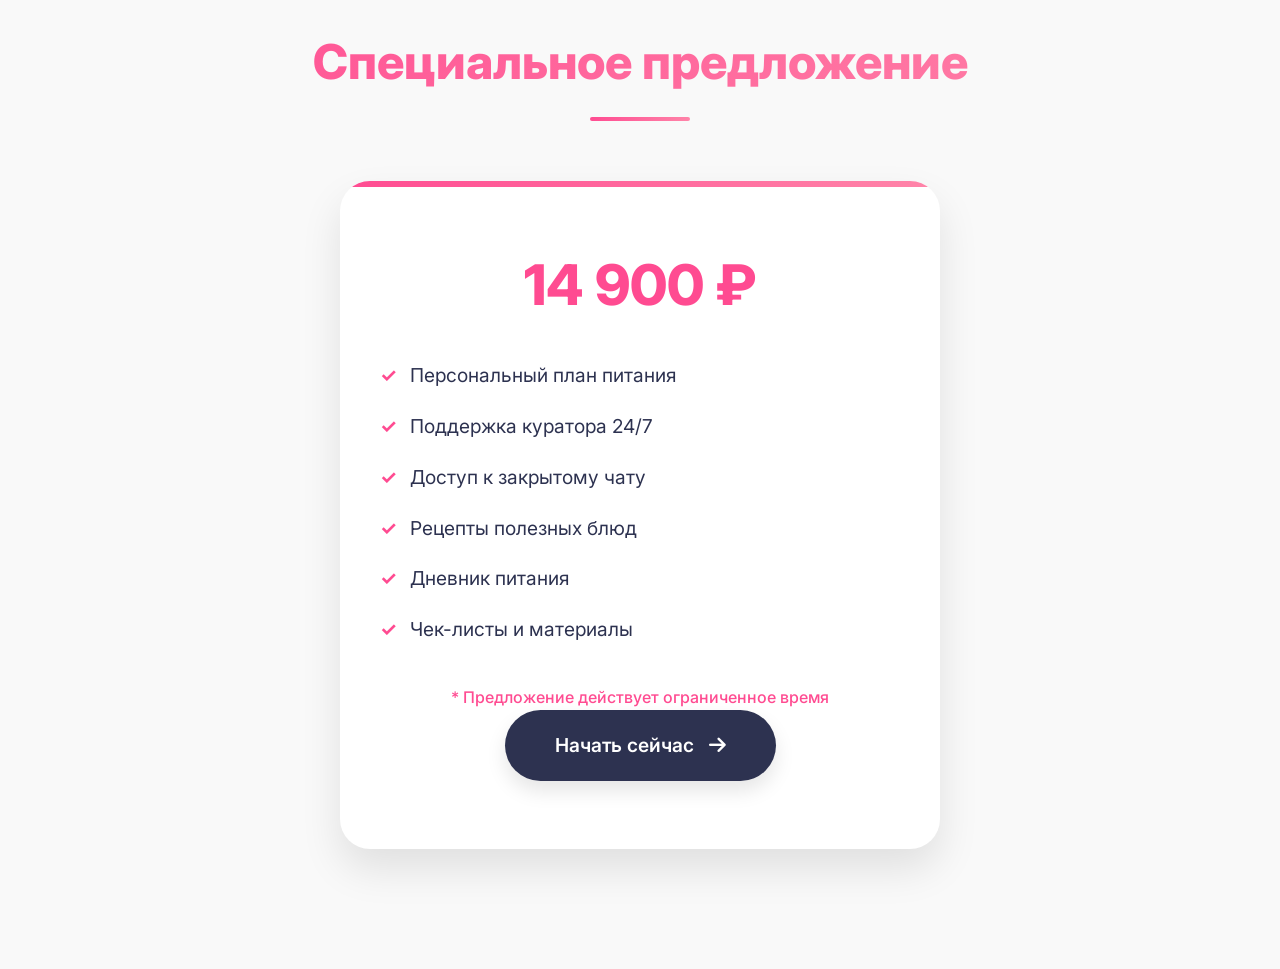
==== commit 3b2ac70e: "Initial commit: Weight loss program website" ====
--- a/index.html
+++ b/index.html
@@ -3,122 +3,120 @@
 <head>
     <meta charset="UTF-8">
     <meta name="viewport" content="width=device-width, initial-scale=1.0">
-    <title>Моя лучшая версия - курс похудения 2025</title>
+    <title>Моя лучшая версия - Программа похудения</title>
+    <link href="https://fonts.googleapis.com/css2?family=Inter:wght@400;500;600;700;800&display=swap" rel="stylesheet">
+    <link rel="stylesheet" href="https://cdnjs.cloudflare.com/ajax/libs/font-awesome/6.0.0/css/all.min.css">
     <link rel="stylesheet" href="styles.css">
-    <link href="https://fonts.googleapis.com/css2?family=Inter:wght@300;400;500;600;700;800&display=swap" rel="stylesheet">
-    <link rel="stylesheet" href="https://cdnjs.cloudflare.com/ajax/libs/font-awesome/6.0.0/css/all.min.css">
+    <!-- Google Analytics -->
+    <script async src="https://www.googletagmanager.com/gtag/js?id=G-XXXXXXXXXX"></script>
+    <script>
+        window.dataLayer = window.dataLayer || [];
+        function gtag(){dataLayer.push(arguments);}
+        gtag('js', new Date());
+        gtag('config', 'G-XXXXXXXXXX');
+    </script>
 </head>
 <body>
-    <main>
-        <section class="hero">
-            <div class="hero-content">
-                <h1>Моя лучшая версия</h1>
-                <p class="subtitle">Преобразите свое тело и жизнь с профессиональной поддержкой</p>
-                <div class="timer">
-                    <p>До лета осталось: <span id="countdown">129</span> дней</p>
-                    <p class="timer-subtitle">Начни свой путь к идеальной форме уже сегодня!</p>
-                </div>
-                <a href="#pricing" class="cta-button">
-                    Начать преображение
-                    <i class="fas fa-arrow-right"></i>
-                </a>
+    <section class="hero">
+        <div class="hero-content">
+            <h1>Моя лучшая версия</h1>
+            <p class="subtitle">Достигните фигуры своей мечты с персональной программой похудения</p>
+            
+            <div class="timer">
+                <p id="countdown">00:00:00</p>
+                <p class="timer-subtitle">До начала лета осталось</p>
             </div>
-        </section>
 
-        <section id="about" class="about">
-            <h2>Что вы получите</h2>
-            <div class="benefits-grid">
-                <div class="benefit-card">
-                    <i class="fas fa-utensils"></i>
-                    <h3>Индивидуальный план питания</h3>
-                    <p>Персонализированное меню, учитывающее ваши предпочтения и образ жизни</p>
-                </div>
-                <div class="benefit-card">
-                    <i class="fas fa-dumbbell"></i>
-                    <h3>Эффективные тренировки</h3>
-                    <p>Программа упражнений, адаптированная под ваш уровень подготовки</p>
-                </div>
-                <div class="benefit-card">
-                    <i class="fas fa-comments"></i>
-                    <h3>Поддержка 24/7</h3>
-                    <p>Персональный куратор и мотивация на каждом этапе пути</p>
-                </div>
-                <div class="benefit-card">
-                    <i class="fas fa-users"></i>
-                    <h3>Сообщество единомышленников</h3>
-                    <p>Закрытый чат для общения, обмена опытом и взаимной поддержки</p>
-                </div>
+            <a href="#price" class="cta-button">
+                <span>Начать преображение</span>
+                <i class="fas fa-arrow-right"></i>
+            </a>
+        </div>
+    </section>
+
+    <section id="benefits">
+        <h2>Преимущества программы</h2>
+        <div class="benefits-grid">
+            <div class="benefit-card">
+                <i class="fas fa-chart-line"></i>
+                <h3>Быстрый результат</h3>
+                <p>Видимые изменения уже в первый месяц благодаря персонализированному подходу</p>
             </div>
-        </section>
+            <div class="benefit-card">
+                <i class="fas fa-heart"></i>
+                <h3>Здоровый подход</h3>
+                <p>Безопасное и постепенное снижение веса без стресса для организма</p>
+            </div>
+            <div class="benefit-card">
+                <i class="fas fa-user-check"></i>
+                <h3>Поддержка 24/7</h3>
+                <p>Персональный куратор всегда на связи для помощи и мотивации</p>
+            </div>
+        </div>
+    </section>
 
-        <section id="for-whom" class="for-whom">
-            <h2>Этот курс для вас, если:</h2>
-            <div class="criteria-list">
-                <div class="criteria-item">
-                    <i class="fas fa-check"></i>
-                    <p>Вы пробовали разные диеты, но результат не держался долго</p>
-                </div>
-                <div class="criteria-item">
-                    <i class="fas fa-check"></i>
-                    <p>Хотите научиться правильно питаться и поддерживать здоровый вес</p>
-                </div>
-                <div class="criteria-item">
-                    <i class="fas fa-check"></i>
-                    <p>Мечтаете о красивом и здоровом теле к лету</p>
-                </div>
-                <div class="criteria-item">
-                    <i class="fas fa-check"></i>
-                    <p>Готовы к позитивным изменениям в своей жизни</p>
-                </div>
+    <section id="results">
+        <h2>Ожидаемые результаты</h2>
+        <div class="results-grid">
+            <div class="result-card">
+                <i class="fas fa-tape"></i>
+                <h3>-5-10 кг</h3>
+                <p>Гарантированное снижение веса уже в первый месяц программы</p>
             </div>
-        </section>
+            <div class="result-card">
+                <i class="fas fa-tshirt"></i>
+                <h3>-2-3 размера</h3>
+                <p>Уменьшение размеров одежды и заметные изменения фигуры</p>
+            </div>
+            <div class="result-card">
+                <i class="fas fa-smile-beam"></i>
+                <h3>100% уверенность</h3>
+                <p>Повышение самооценки и уверенности в себе</p>
+            </div>
+        </div>
+    </section>
 
-        <section id="results" class="results">
-            <h2>Ваши результаты после курса</h2>
-            <div class="results-grid">
-                <div class="result-card">
-                    <i class="fas fa-weight-scale"></i>
-                    <h3>Устойчивое снижение веса</h3>
-                    <p>Правильный подход к похудению без стресса для организма</p>
-                </div>
-                <div class="result-card">
-                    <i class="fas fa-apple-whole"></i>
-                    <h3>Здоровые привычки</h3>
-                    <p>Новый образ жизни и правильное отношение к питанию</p>
-                </div>
-                <div class="result-card">
-                    <i class="fas fa-bolt"></i>
-                    <h3>Больше энергии</h3>
-                    <p>Повышение работоспособности и жизненного тонуса</p>
-                </div>
-                <div class="result-card">
-                    <i class="fas fa-heart"></i>
-                    <h3>Уверенность в себе</h3>
-                    <p>Улучшение самочувствия и гармония с собой</p>
-                </div>
+    <section id="criteria">
+        <h2>Программа для вас, если:</h2>
+        <div class="criteria-list">
+            <div class="criteria-item">
+                <i class="fas fa-check-circle"></i>
+                <p>Вы хотите похудеть без изнурительных диет</p>
             </div>
-        </section>
+            <div class="criteria-item">
+                <i class="fas fa-check-circle"></i>
+                <p>Вам нужна поддержка и мотивация</p>
+            </div>
+            <div class="criteria-item">
+                <i class="fas fa-check-circle"></i>
+                <p>Вы готовы к изменениям прямо сейчас</p>
+            </div>
+            <div class="criteria-item">
+                <i class="fas fa-check-circle"></i>
+                <p>Вы хотите научиться правильно питаться</p>
+            </div>
+        </div>
+    </section>
 
-        <section id="pricing" class="pricing">
-            <h2>Инвестиция в себя</h2>
-            <div class="price-card">
-                <h3 class="price">13 000 тенге</h3>
-                <ul class="price-features">
-                    <li>8 недель интенсивной трансформации</li>
-                    <li>Персональный план питания</li>
-                    <li>Эффективная программа тренировок</li>
-                    <li>Поддержка куратора 24/7</li>
-                    <li>Доступ к закрытому чату</li>
-                    <li>Материалы курса навсегда</li>
-                </ul>
-                <a href="#" class="cta-button">
-                    Начать сейчас
-                    <i class="fas fa-arrow-right"></i>
-                </a>
-                <p class="limited-offer">* Количество мест в группе ограничено</p>
-            </div>
-        </section>
-    </main>
+    <section id="price">
+        <h2>Специальное предложение</h2>
+        <div class="price-card">
+            <div class="price">14 900 ₽</div>
+            <ul class="price-features">
+                <li>Персональный план питания</li>
+                <li>Поддержка куратора 24/7</li>
+                <li>Доступ к закрытому чату</li>
+                <li>Рецепты полезных блюд</li>
+                <li>Дневник питания</li>
+                <li>Чек-листы и материалы</li>
+            </ul>
+            <p class="limited-offer">* Предложение действует ограниченное время</p>
+            <a href="#" class="cta-button">
+                <span>Начать сейчас</span>
+                <i class="fas fa-arrow-right"></i>
+            </a>
+        </div>
+    </section>
 
     <script src="scripts.js"></script>
 </body>
--- a/styles.css
+++ b/styles.css
@@ -1,10 +1,12 @@
 :root {
-    --background-color: #F8F9FB;
-    --card-background: #FFFFFF;
-    --text-color: #2A2C35;
-    --primary-color: #6B50F6;
-    --secondary-color: #FF9B9B;
-    --gray-light: #F6F6F6;
+    --primary-color: #FF4B91;
+    --secondary-color: #FFB6D9;
+    --accent-color: #45CFDD;
+    --dark-color: #2D3250;
+    --light-color: #F9F9F9;
+    --gradient-primary: linear-gradient(135deg, var(--primary-color), #FF85A9);
+    --gradient-secondary: linear-gradient(135deg, var(--accent-color), #7BE0E9);
+    --box-shadow: 0 10px 30px rgba(0, 0, 0, 0.1);
 }
 
 * {
@@ -16,18 +18,20 @@
 body {
     font-family: 'Inter', sans-serif;
     line-height: 1.6;
-    color: var(--text-color);
-    background-color: var(--background-color);
+    color: var(--dark-color);
+    background-color: var(--light-color);
 }
 
 /* Hero Section */
 .hero {
-    background: linear-gradient(135deg, var(--primary-color), #8970FF);
-    color: white;
-    padding: 120px 20px;
-    text-align: center;
+    min-height: 100vh;
+    background: var(--gradient-primary);
     position: relative;
     overflow: hidden;
+    padding: 0 20px;
+    display: flex;
+    align-items: center;
+    justify-content: center;
 }
 
 .hero::before {
@@ -37,44 +41,49 @@
     left: 0;
     right: 0;
     bottom: 0;
-    background: url('data:image/svg+xml,<svg width="20" height="20" viewBox="0 0 20 20" xmlns="http://www.w3.org/2000/svg"><circle cx="2" cy="2" r="1" fill="rgba(255,255,255,0.1)"/></svg>') repeat;
+    background: url("data:image/svg+xml,%3Csvg width='60' height='60' viewBox='0 0 60 60' xmlns='http://www.w3.org/2000/svg'%3E%3Cg fill='none' fill-rule='evenodd'%3E%3Cg fill='%23ffffff' fill-opacity='0.1'%3E%3Cpath d='M36 34v-4h-2v4h-4v2h4v4h2v-4h4v-2h-4zm0-30V0h-2v4h-4v2h4v4h2V6h4V4h-4zM6 34v-4H4v4H0v2h4v4h2v-4h4v-2H6zM6 4V0H4v4H0v2h4v4h2V6h4V4H6z'/%3E%3C/g%3E%3C/g%3E%3C/svg%3E") repeat;
     opacity: 0.1;
 }
 
 .hero-content {
-    max-width: 800px;
-    margin: 0 auto;
+    max-width: 900px;
+    text-align: center;
+    color: white;
     position: relative;
     z-index: 1;
-}
-
-.hero h1 {
-    font-size: 4rem;
-    margin-bottom: 20px;
-    font-weight: 800;
-    letter-spacing: -1px;
-    line-height: 1.2;
-}
-
-.subtitle {
-    font-size: 1.5rem;
-    margin-bottom: 40px;
-    opacity: 0.9;
-}
-
-.timer {
+    padding: 40px;
     background: rgba(255, 255, 255, 0.1);
     backdrop-filter: blur(10px);
-    padding: 30px;
+    border-radius: 30px;
+    border: 1px solid rgba(255, 255, 255, 0.2);
+}
+
+.hero h1 {
+    font-size: 4.5rem;
+    font-weight: 800;
+    margin-bottom: 20px;
+    line-height: 1.1;
+    text-shadow: 2px 2px 4px rgba(0, 0, 0, 0.1);
+}
+
+.subtitle {
+    font-size: 1.8rem;
+    margin-bottom: 40px;
+    font-weight: 500;
+}
+
+.timer {
+    background: var(--gradient-secondary);
+    padding: 40px;
     border-radius: 20px;
     margin-bottom: 40px;
-    border: 1px solid rgba(255, 255, 255, 0.2);
+    box-shadow: var(--box-shadow);
 }
 
 .timer p {
-    font-size: 2rem;
+    font-size: 2.5rem;
+    font-weight: 700;
     margin-bottom: 10px;
-    font-weight: 700;
 }
 
 .timer-subtitle {
@@ -84,67 +93,95 @@
 
 /* Sections */
 section {
-    padding: 100px 20px;
+    padding: 120px 20px;
 }
 
 section:nth-child(even) {
-    background-color: var(--card-background);
+    background: white;
 }
 
 h2 {
     text-align: center;
-    font-size: 2.5rem;
-    margin-bottom: 60px;
-    color: var(--text-color);
+    font-size: 3rem;
+    margin-bottom: 80px;
     font-weight: 800;
-    letter-spacing: -0.5px;
+    background: var(--gradient-primary);
+    -webkit-background-clip: text;
+    -webkit-text-fill-color: transparent;
+    position: relative;
+}
+
+h2::after {
+    content: '';
+    position: absolute;
+    bottom: -20px;
+    left: 50%;
+    transform: translateX(-50%);
+    width: 100px;
+    height: 4px;
+    background: var(--gradient-primary);
+    border-radius: 2px;
 }
 
 /* Benefits Grid */
 .benefits-grid, .results-grid {
     display: grid;
-    grid-template-columns: repeat(auto-fit, minmax(280px, 1fr));
+    grid-template-columns: repeat(auto-fit, minmax(300px, 1fr));
     gap: 40px;
     max-width: 1200px;
     margin: 0 auto;
 }
 
 .benefit-card, .result-card {
-    background: var(--card-background);
+    background: white;
     padding: 40px;
-    border-radius: 24px;
-    box-shadow: 0 10px 30px rgba(107, 80, 246, 0.05);
+    border-radius: 30px;
+    box-shadow: var(--box-shadow);
     transition: all 0.3s ease;
     position: relative;
     overflow: hidden;
-}
-
-.benefit-card::before {
+    border: 1px solid rgba(0, 0, 0, 0.05);
+}
+
+.benefit-card::before, .result-card::before {
     content: '';
     position: absolute;
     top: 0;
     left: 0;
-    width: 100%;
+    right: 0;
     height: 4px;
-    background: linear-gradient(90deg, var(--primary-color), var(--secondary-color));
+    background: var(--gradient-primary);
     opacity: 0;
     transition: opacity 0.3s ease;
 }
 
-.benefit-card:hover::before {
+.benefit-card:hover::before, .result-card:hover::before {
     opacity: 1;
 }
 
 .benefit-card:hover, .result-card:hover {
-    transform: translateY(-5px);
-    box-shadow: 0 15px 40px rgba(107, 80, 246, 0.1);
+    transform: translateY(-10px);
+    box-shadow: 0 20px 40px rgba(0, 0, 0, 0.15);
+}
+
+.benefit-card i, .result-card i {
+    font-size: 3rem;
+    margin-bottom: 20px;
+    background: var(--gradient-primary);
+    -webkit-background-clip: text;
+    -webkit-text-fill-color: transparent;
 }
 
 .benefit-card h3, .result-card h3 {
-    color: var(--text-color);
+    font-size: 1.8rem;
     margin-bottom: 15px;
-    font-size: 1.5rem;
     font-weight: 700;
+}
+
+.benefit-card p, .result-card p {
+    color: #666;
+    font-size: 1.1rem;
+    line-height: 1.6;
 }
 
 /* Criteria List */
@@ -154,34 +191,42 @@
 }
 
 .criteria-item {
-    background: var(--card-background);
+    background: white;
     padding: 30px;
     margin-bottom: 20px;
     border-radius: 20px;
-    box-shadow: 0 5px 20px rgba(107, 80, 246, 0.05);
+    box-shadow: var(--box-shadow);
     transition: all 0.3s ease;
-    border: 1px solid var(--gray-light);
+    display: flex;
+    align-items: center;
+    border: 1px solid rgba(0, 0, 0, 0.05);
 }
 
 .criteria-item:hover {
     transform: translateX(10px);
-    box-shadow: 0 8px 25px rgba(107, 80, 246, 0.08);
+    box-shadow: 0 15px 30px rgba(0, 0, 0, 0.1);
+}
+
+.criteria-item i {
+    font-size: 1.5rem;
+    margin-right: 20px;
+    color: var(--primary-color);
 }
 
 .criteria-item p {
     font-size: 1.2rem;
-    color: var(--text-color);
     font-weight: 500;
+    margin: 0;
 }
 
 /* Price Card */
 .price-card {
     max-width: 600px;
     margin: 0 auto;
-    background: var(--card-background);
+    background: white;
     padding: 60px 40px;
     border-radius: 30px;
-    box-shadow: 0 20px 40px rgba(107, 80, 246, 0.08);
+    box-shadow: 0 20px 40px rgba(0, 0, 0, 0.1);
     text-align: center;
     position: relative;
     overflow: hidden;
@@ -194,11 +239,11 @@
     left: 0;
     right: 0;
     height: 6px;
-    background: linear-gradient(90deg, var(--primary-color), var(--secondary-color));
+    background: var(--gradient-primary);
 }
 
 .price {
-    font-size: 3rem;
+    font-size: 3.5rem;
     color: var(--primary-color);
     margin-bottom: 30px;
     font-weight: 800;
@@ -207,12 +252,12 @@
 .price-features {
     list-style: none;
     margin-bottom: 40px;
+    text-align: left;
 }
 
 .price-features li {
     margin-bottom: 20px;
-    font-size: 1.1rem;
-    color: var(--text-color);
+    font-size: 1.2rem;
     padding-left: 30px;
     position: relative;
 }
@@ -227,31 +272,57 @@
 
 .limited-offer {
     margin-top: 20px;
-    font-size: 0.9rem;
-    color: var(--secondary-color);
+    font-size: 1rem;
+    color: var(--primary-color);
     font-weight: 500;
 }
 
 /* Buttons */
 .cta-button {
     display: inline-block;
-    background: var(--primary-color);
+    background: var(--dark-color);
     color: white;
     padding: 20px 50px;
-    border-radius: 30px;
+    border-radius: 50px;
     text-decoration: none;
     font-size: 1.2rem;
     font-weight: 600;
     border: none;
     cursor: pointer;
     transition: all 0.3s ease;
-    box-shadow: 0 10px 20px rgba(107, 80, 246, 0.2);
-}
-
-.cta-button:hover {
-    background: #7B63FF;
-    transform: translateY(-2px);
-    box-shadow: 0 15px 30px rgba(107, 80, 246, 0.3);
+    box-shadow: 0 10px 20px rgba(0, 0, 0, 0.1);
+    position: relative;
+    overflow: hidden;
+}
+
+.cta-button::before {
+    content: '';
+    position: absolute;
+    top: 0;
+    left: 0;
+    width: 100%;
+    height: 100%;
+    background: var(--gradient-primary);
+    opacity: 0;
+    transition: opacity 0.3s ease;
+}
+
+.cta-button:hover::before {
+    opacity: 1;
+}
+
+.cta-button span {
+    position: relative;
+    z-index: 1;
+}
+
+.cta-button i {
+    margin-left: 10px;
+    transition: transform 0.3s ease;
+}
+
+.cta-button:hover i {
+    transform: translateX(5px);
 }
 
 /* Responsive Design */
@@ -261,25 +332,28 @@
     }
     
     .subtitle {
-        font-size: 1.2rem;
+        font-size: 1.4rem;
     }
     
     h2 {
+        font-size: 2.5rem;
+    }
+    
+    .timer {
+        padding: 30px;
+    }
+    
+    .timer p {
         font-size: 2rem;
-    }
-    
-    .benefits-grid, .results-grid {
-        grid-template-columns: 1fr;
-        gap: 30px;
-    }
-    
-    .price-card {
-        padding: 40px 20px;
-        margin: 0 20px;
     }
     
     .benefit-card, .result-card {
         padding: 30px;
+    }
+    
+    .price-card {
+        margin: 0 20px;
+        padding: 40px 20px;
     }
 }
 
@@ -288,6 +362,14 @@
         font-size: 2.5rem;
     }
     
+    .subtitle {
+        font-size: 1.2rem;
+    }
+    
+    h2 {
+        font-size: 2rem;
+    }
+    
     .timer p {
         font-size: 1.8rem;
     }
@@ -298,733 +380,10 @@
     }
     
     section {
-        padding: 60px 20px;
-    }
-}
-
-/* Crypto Background Elements */
-.crypto-bg {
-    position: absolute;
-    z-index: -1;
-    opacity: 0.1;
-}
-
-.crypto-bg-coin {
-    position: absolute;
-    width: 50px;
-    height: 50px;
-    background: radial-gradient(circle, var(--neon-blue), transparent 70%);
-    border-radius: 50%;
-    animation: float 5s infinite;
-}
-
-/* Hero Section with 3D Effect */
-.hero {
-    min-height: 80vh;
-    display: flex;
-    align-items: center;
-    justify-content: center;
-    background: linear-gradient(135deg, var(--primary-color), var(--secondary-color));
-    position: relative;
-    overflow: hidden;
-    transform-style: preserve-3d;
-}
-
-.hero-content {
-    transform: translateZ(50px);
-    text-shadow: 0 0 10px rgba(100, 255, 218, 0.3);
-}
-
-.hero-content h1 {
-    color: var(--accent-color);
-    font-size: 4rem;
-    text-transform: uppercase;
-    letter-spacing: 2px;
-}
-
-/* Neon Glow Effects */
-.neon-glow {
-    text-shadow: 
-        0 0 7px var(--neon-blue),
-        0 0 10px var(--neon-blue),
-        0 0 21px var(--neon-blue),
-        0 0 42px var(--neon-green),
-        0 0 82px var(--neon-green);
-}
-
-/* Additional Animations */
-@keyframes crypto-flow {
-    0% { transform: translateX(-100%); }
-    100% { transform: translateX(100vw); }
-}
-
-.crypto-flow {
-    position: absolute;
-    bottom: 0;
-    left: 0;
-    width: 100%;
-    height: 2px;
-    background: linear-gradient(to right, transparent, var(--accent-color), transparent);
-    animation: crypto-flow 10s linear infinite;
-}
-
-/* Stats Section Styles */
-.stats {
-    padding: 60px 0;
-    background: linear-gradient(145deg, var(--secondary-color), var(--primary-color));
-}
-
-.stats-container {
-    max-width: 1200px;
-    margin: 0 auto;
-    display: flex;
-    justify-content: center;
-    align-items: center;
-    gap: 30px;
-    padding: 0 20px;
-}
-
-.stat-card {
-    background: rgba(13, 21, 39, 0.6);
-    backdrop-filter: blur(10px);
-    border-radius: 25px;
-    padding: 40px;
-    text-align: center;
-    width: 300px;
-    height: 300px;
-    border: 1px solid rgba(255, 255, 255, 0.05);
-    display: flex;
-    flex-direction: column;
-    align-items: center;
-    justify-content: center;
-    gap: 15px;
-}
-
-.stat-icon, .stat-symbol {
-    font-size: 2.5rem;
-    color: var(--accent-color);
-    margin-bottom: 10px;
-    text-shadow: 0 0 20px rgba(100, 255, 218, 0.6);
-}
-
-.stat-number {
-    font-size: 5rem;
-    font-weight: 700;
-    color: var(--accent-color);
-    margin: 10px 0;
-    text-shadow: 0 0 20px rgba(100, 255, 218, 0.4);
-    line-height: 1;
-}
-
-.stat-label {
-    font-size: 1.1rem;
-    color: var(--light-text);
-    font-weight: 400;
-    opacity: 0.7;
-    margin-top: 5px;
-}
-
-/* Terms Page Styles */
-.terms-content {
-    max-width: 1200px;
-    margin: 40px auto;
-    padding: 30px;
-}
-
-.terms-content h1 {
-    color: var(--accent-color);
-    margin-bottom: 40px;
-    font-size: 3.5rem;
-    text-align: center;
-    text-shadow: 0 0 15px rgba(100, 255, 218, 0.4);
-}
-
-.terms-content h2 {
-    color: var(--light-text);
-    margin: 35px 0 20px;
-    font-size: 2.2rem;
-    border-bottom: 2px solid var(--accent-color);
-    padding-bottom: 10px;
-}
-
-.terms-content p {
-    margin-bottom: 20px;
-    line-height: 1.8;
-    color: var(--text-color);
-    font-size: 1.1rem;
-}
-
-.terms-content section {
-    margin-bottom: 50px;
-    background: rgba(255, 255, 255, 0.02);
-    padding: 30px;
-    border-radius: 15px;
-    border: 1px solid rgba(255, 255, 255, 0.05);
-}
-
-/* Footer Styles */
-footer {
-    background-color: var(--secondary-color);
-    padding: 20px 0;
-    margin-top: 50px;
-}
-
-.footer-content {
-    max-width: 1400px;
-    margin: 0 auto;
-    padding: 0 15px;
-    text-align: center;
-    font-size: 12px;
-    color: var(--text-color);
-}
-
-.footer-content a {
-    color: var(--accent-color);
-    text-decoration: none;
-    transition: color 0.3s ease;
-}
-
-.footer-content a:hover {
-    color: var(--light-text);
-}
-
-.legal-links {
-    margin-top: 10px;
-}
-
-.legal-links a {
-    margin: 0 10px;
-}
-
-/* Remove old navigation styles */
-.header,
-.nav-links,
-.mobile-menu,
-.mobile-menu-btn {
-    display: none !important;
-}
-
-/* Partners Section */
-.partners {
-    padding: 40px 20px;
-    margin: 0 auto;
-    max-width: 1200px;
-    text-align: center;
-}
-
-.partners-title {
-    font-size: 2.8rem;
-    font-weight: 700;
-    color: #fff;
-    text-shadow: 0 0 10px rgba(0, 180, 255, 0.8),
-                 0 0 20px rgba(0, 180, 255, 0.6),
-                 0 0 30px rgba(0, 180, 255, 0.4);
-    margin-bottom: 40px;
-    position: relative;
-    display: inline-block;
-    padding: 0 20px;
-    letter-spacing: 1px;
-    line-height: 1.2;
-}
-
-.partners-logos {
-    display: flex;
-    flex-direction: column;
-    gap: 20px;
-    padding: 10px;
-    margin: 0 auto;
-    max-width: 400px;
-}
-
-.exchange-name-card {
-    width: 100%;
-    padding: 20px;
-    background: rgba(13, 21, 39, 0.8);
-    border-radius: 12px;
-    border: 1px solid rgba(255, 255, 255, 0.1);
-    transition: all 0.3s ease;
-    text-decoration: none;
-    display: flex;
-    justify-content: center;
-    align-items: center;
-}
-
-.exchange-name-card:hover {
-    transform: translateY(-2px);
-    border-color: rgba(255, 255, 255, 0.2);
-    box-shadow: 0 5px 15px rgba(0, 255, 255, 0.1);
-}
-
-.exchange-title {
-    font-size: 2rem;
-    font-weight: 700;
-    letter-spacing: 2px;
-}
-
-.binance-style {
-    color: #F3BA2F;
-    text-shadow: 0 0 15px rgba(243, 186, 47, 0.3);
-}
-
-.bybit-style {
-    color: #FFB800;
-    text-shadow: 0 0 15px rgba(255, 184, 0, 0.3);
-}
-
-.kucoin-style {
-    color: #0AB27D;
-    text-shadow: 0 0 15px rgba(10, 178, 125, 0.3);
-}
-
-/* Desktop Styles */
-@media screen and (min-width: 768px) {
-    .partners-title {
-        font-size: 3.5rem;
-    }
-
-    .partners-logos {
-        flex-direction: row;
-        max-width: 1000px;
-        gap: 30px;
-        padding: 20px;
-    }
-
-    .exchange-title {
-        font-size: 2.8rem;
-    }
-}
-
-/* Mobile Styles */
-@media screen and (max-width: 480px) {
-    .partners {
-        padding: 20px 15px;
-    }
-
-    .partners-title {
-        font-size: 2.2rem;
-        padding: 0 10px;
-        margin-bottom: 30px;
-    }
-
-    .exchange-title {
-        font-size: 1.8rem;
-    }
-
-    .exchange-name-card {
-        padding: 15px;
-    }
-}
-
-.offer-details {
-    margin: 30px auto;
-    max-width: 600px;
-    padding: 20px;
-    background: rgba(0, 255, 255, 0.05);
-    border-radius: 15px;
-    backdrop-filter: blur(10px);
-    border: 1px solid rgba(0, 255, 255, 0.1);
-    animation: glowPulse 2s infinite alternate;
-}
-
-.price-info {
-    font-size: 1.8rem;
-    margin-bottom: 15px;
-    color: #fff;
-}
-
-.highlight {
-    color: #00ffcc;
-    font-size: 2.2rem;
-    font-weight: bold;
-    text-shadow: 0 0 10px rgba(0, 255, 204, 0.8);
-    animation: pricePulse 1.5s infinite alternate;
-}
-
-.bonus-info, .support-info {
-    font-size: 1.4rem;
-    color: rgba(255, 255, 255, 0.9);
-    margin: 10px 0;
-    line-height: 1.6;
-}
-
-.support-info {
-    color: #64ffda;
-    font-weight: 500;
-}
-
-@keyframes glowPulse {
-    from {
-        box-shadow: 0 0 10px rgba(0, 255, 255, 0.1);
-    }
-    to {
-        box-shadow: 0 0 20px rgba(0, 255, 255, 0.2);
-    }
-}
-
-@keyframes pricePulse {
-    from {
-        text-shadow: 0 0 10px rgba(0, 255, 204, 0.8);
-    }
-    to {
-        text-shadow: 0 0 20px rgba(0, 255, 204, 1);
-    }
-}
-
-/* Mobile Styles */
-@media screen and (max-width: 768px) {
-    .offer-details {
-        margin: 20px 15px;
-        padding: 15px;
-    }
-
-    .price-info {
-        font-size: 1.5rem;
-    }
-
-    .highlight {
-        font-size: 1.8rem;
-    }
-
-    .bonus-info, .support-info {
-        font-size: 1.2rem;
-    }
-}
-
-/* Reviews Section */
-.reviews {
-    padding: 40px 0;
-    margin: 0 auto;
-    max-width: 100%;
-}
-
-.reviews h2 {
-    text-align: center;
-    margin-bottom: 30px;
-    padding: 0 15px;
-}
-
-.reviews-grid {
-    display: grid;
-    grid-template-columns: repeat(auto-fit, minmax(280px, 1fr));
-    gap: 20px;
-    padding: 0 15px;
-}
-
-.review-card {
-    background: rgba(13, 21, 39, 0.4);
-    border-radius: 15px;
-    padding: 20px;
-    border: 1px solid rgba(255, 255, 255, 0.1);
-    backdrop-filter: blur(10px);
-    width: 100%;
-    box-sizing: border-box;
-}
-
-.review-card p {
-    color: #fff;
-    font-size: 1rem;
-    line-height: 1.6;
-    margin-bottom: 20px;
-}
-
-.review-author {
-    color: #64ffda;
-    font-weight: 500;
-    font-size: 0.9rem;
-}
-
-/* Reasons Section */
-.reasons {
-    padding: 40px 0;
-    margin: 0 auto;
-    max-width: 100%;
-}
-
-.reasons h2 {
-    text-align: center;
-    margin-bottom: 30px;
-    padding: 0 15px;
-}
-
-.reasons-grid {
-    display: grid;
-    grid-template-columns: repeat(auto-fit, minmax(280px, 1fr));
-    gap: 20px;
-    padding: 0 15px;
-}
-
-.reason-card {
-    background: rgba(13, 21, 39, 0.4);
-    border-radius: 15px;
-    padding: 20px;
-    border: 1px solid rgba(255, 255, 255, 0.1);
-    backdrop-filter: blur(10px);
-    width: 100%;
-    box-sizing: border-box;
-}
-
-.reason-card h3 {
-    color: #64ffda;
-    font-size: 1.1rem;
-    margin-bottom: 10px;
-}
-
-.reason-card p {
-    color: #fff;
-    font-size: 0.95rem;
-    line-height: 1.5;
-}
-
-/* Mobile Styles */
-@media screen and (max-width: 768px) {
-    .reviews,
-    .reasons {
-        padding: 30px 0;
-    }
-
-    .reviews-grid,
-    .reasons-grid {
-        grid-template-columns: 1fr;
-        gap: 15px;
-        padding: 0 15px;
-    }
-
-    .review-card,
-    .reason-card {
-        padding: 15px;
-        margin: 0;
-    }
-
-    .review-card p,
-    .reason-card p {
-        font-size: 0.9rem;
-        margin-bottom: 10px;
-    }
-
-    .reason-card h3 {
-        font-size: 1rem;
-    }
-
-    .review-author {
-        font-size: 0.85rem;
-    }
-
-    .reviews h2,
-    .reasons h2 {
-        font-size: 1.5rem;
-        margin-bottom: 20px;
-        padding: 0 15px;
-    }
-}
-
-@media screen and (max-width: 480px) {
-    .reviews,
-    .reasons {
-        padding: 20px 0;
-    }
-
-    .reviews h2,
-    .reasons h2 {
-        font-size: 1.2rem;
-        margin-bottom: 15px;
-    }
-
-    .reviews-grid,
-    .reasons-grid {
-        padding: 5px;
-        gap: 10px;
-    }
-
-    .review-card,
-    .reason-card {
-        padding: 10px;
-    }
-}
-
-/* Base styles */
-:root {
-    --primary-color: #0d1527;
-    --secondary-color: #1a2942;
-    --accent-color: #64ffda;
-    --text-color: #ffffff;
-    --light-text: rgba(255, 255, 255, 0.8);
-}
-
-* {
-    margin: 0;
-    padding: 0;
-    box-sizing: border-box;
-}
-
-body {
-    font-family: 'Inter', sans-serif;
-    background-color: var(--primary-color);
-    color: var(--text-color);
-    line-height: 1.6;
-    overflow-x: hidden;
-    width: 100%;
-}
-
-/* Container */
-.container {
-    width: 100%;
-    max-width: 1200px;
-    margin: 0 auto;
-    padding: 0 15px;
-}
-
-/* Sections */
-section {
-    width: 100%;
-    overflow: hidden;
-    padding: 40px 15px;
-}
-
-/* Reasons Section */
-.why-now {
-    padding: 40px 15px;
-}
-
-.why-now h2 {
-    text-align: center;
-    margin-bottom: 30px;
-    font-size: 1.8rem;
-    padding: 0 15px;
-}
-
-.reasons-grid {
-    display: grid;
-    grid-template-columns: repeat(auto-fit, minmax(250px, 1fr));
-    gap: 20px;
-    padding: 0 15px;
-}
-
-.reason-card {
-    background: rgba(13, 21, 39, 0.4);
-    border-radius: 15px;
-    padding: 20px;
-    border: 1px solid rgba(255, 255, 255, 0.1);
-    backdrop-filter: blur(10px);
-}
-
-.reason-icon {
-    font-size: 1.5rem;
-    margin-bottom: 15px;
-}
-
-.reason-card h3 {
-    color: #64ffda;
-    font-size: 1.1rem;
-    margin-bottom: 10px;
-}
-
-.reason-card p {
-    font-size: 0.95rem;
-    line-height: 1.5;
-}
-
-/* Reviews Section */
-.reviews {
-    padding: 40px 15px;
-}
-
-.reviews h2 {
-    text-align: center;
-    margin-bottom: 30px;
-    font-size: 1.8rem;
-    padding: 0 15px;
-}
-
-.reviews-grid {
-    display: grid;
-    grid-template-columns: repeat(auto-fit, minmax(250px, 1fr));
-    gap: 20px;
-    padding: 0 15px;
-}
-
-.review-card {
-    background: rgba(13, 21, 39, 0.4);
-    border-radius: 15px;
-    padding: 20px;
-    border: 1px solid rgba(255, 255, 255, 0.1);
-    backdrop-filter: blur(10px);
-}
-
-.review-card p {
-    font-size: 0.95rem;
-    line-height: 1.5;
-    margin-bottom: 15px;
-}
-
-.review-author {
-    color: #64ffda;
-    font-size: 0.9rem;
-    font-weight: 500;
-}
-
-/* Mobile Styles */
-@media screen and (max-width: 768px) {
-    section {
-        padding: 30px 10px;
-    }
-
-    .why-now,
-    .reviews {
-        padding: 30px 10px;
-    }
-
-    .why-now h2,
-    .reviews h2 {
-        font-size: 1.5rem;
-        margin-bottom: 20px;
-        padding: 0 10px;
-    }
-
-    .reasons-grid,
-    .reviews-grid {
-        grid-template-columns: 1fr;
-        gap: 15px;
-        padding: 0 10px;
-    }
-
-    .reason-card,
-    .review-card {
-        padding: 15px;
-        margin: 0;
-    }
-
-    .reason-card h3 {
-        font-size: 1rem;
-    }
-
-    .reason-card p,
-    .review-card p {
-        font-size: 0.9rem;
-    }
-
-    .review-author {
-        font-size: 0.85rem;
-    }
-}
-
-@media screen and (max-width: 480px) {
-    section {
-        padding: 20px 10px;
-    }
-
-    .why-now h2,
-    .reviews h2 {
-        font-size: 1.3rem;
-        margin-bottom: 15px;
-    }
-
-    .reasons-grid,
-    .reviews-grid {
-        gap: 10px;
-    }
-
-    .reason-card,
-    .review-card {
-        padding: 12px;
-    }
-}
+        padding: 80px 20px;
+    }
+    
+    .benefit-card i, .result-card i {
+        font-size: 2.5rem;
+    }
+}
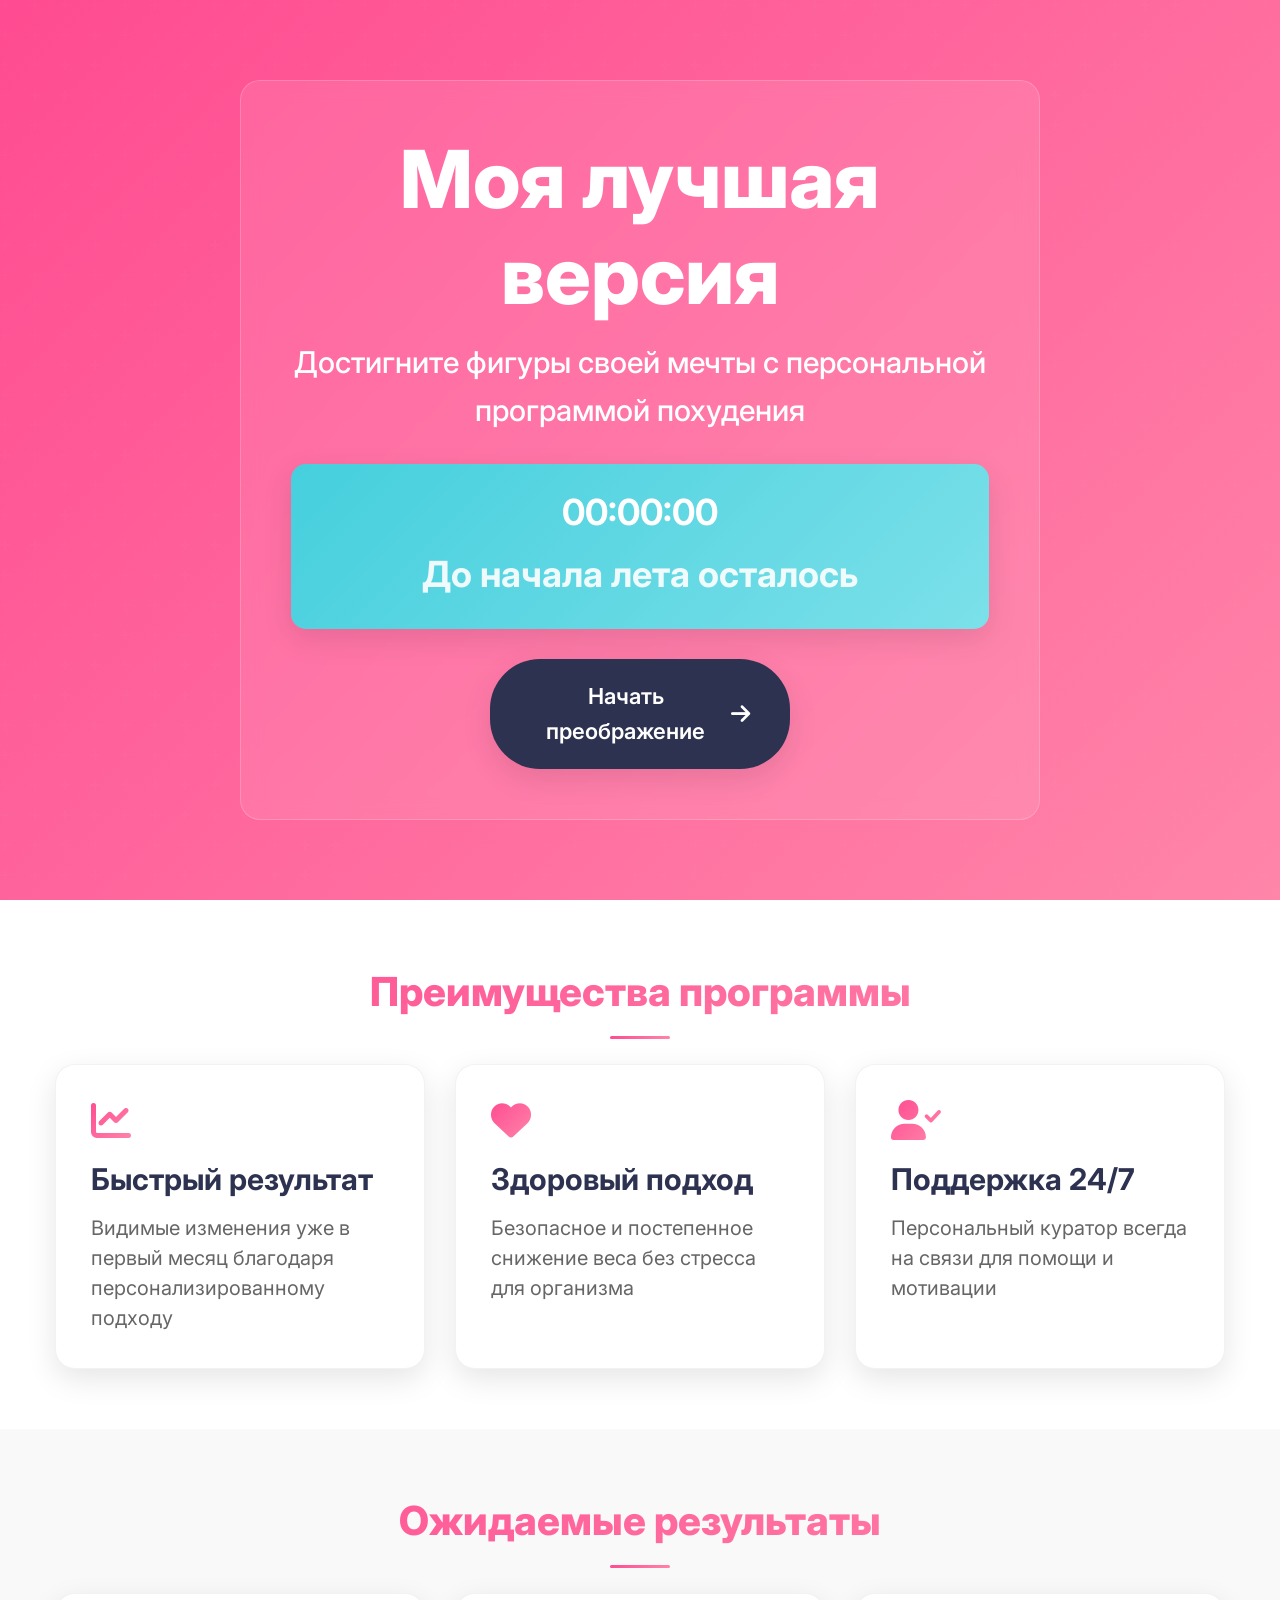
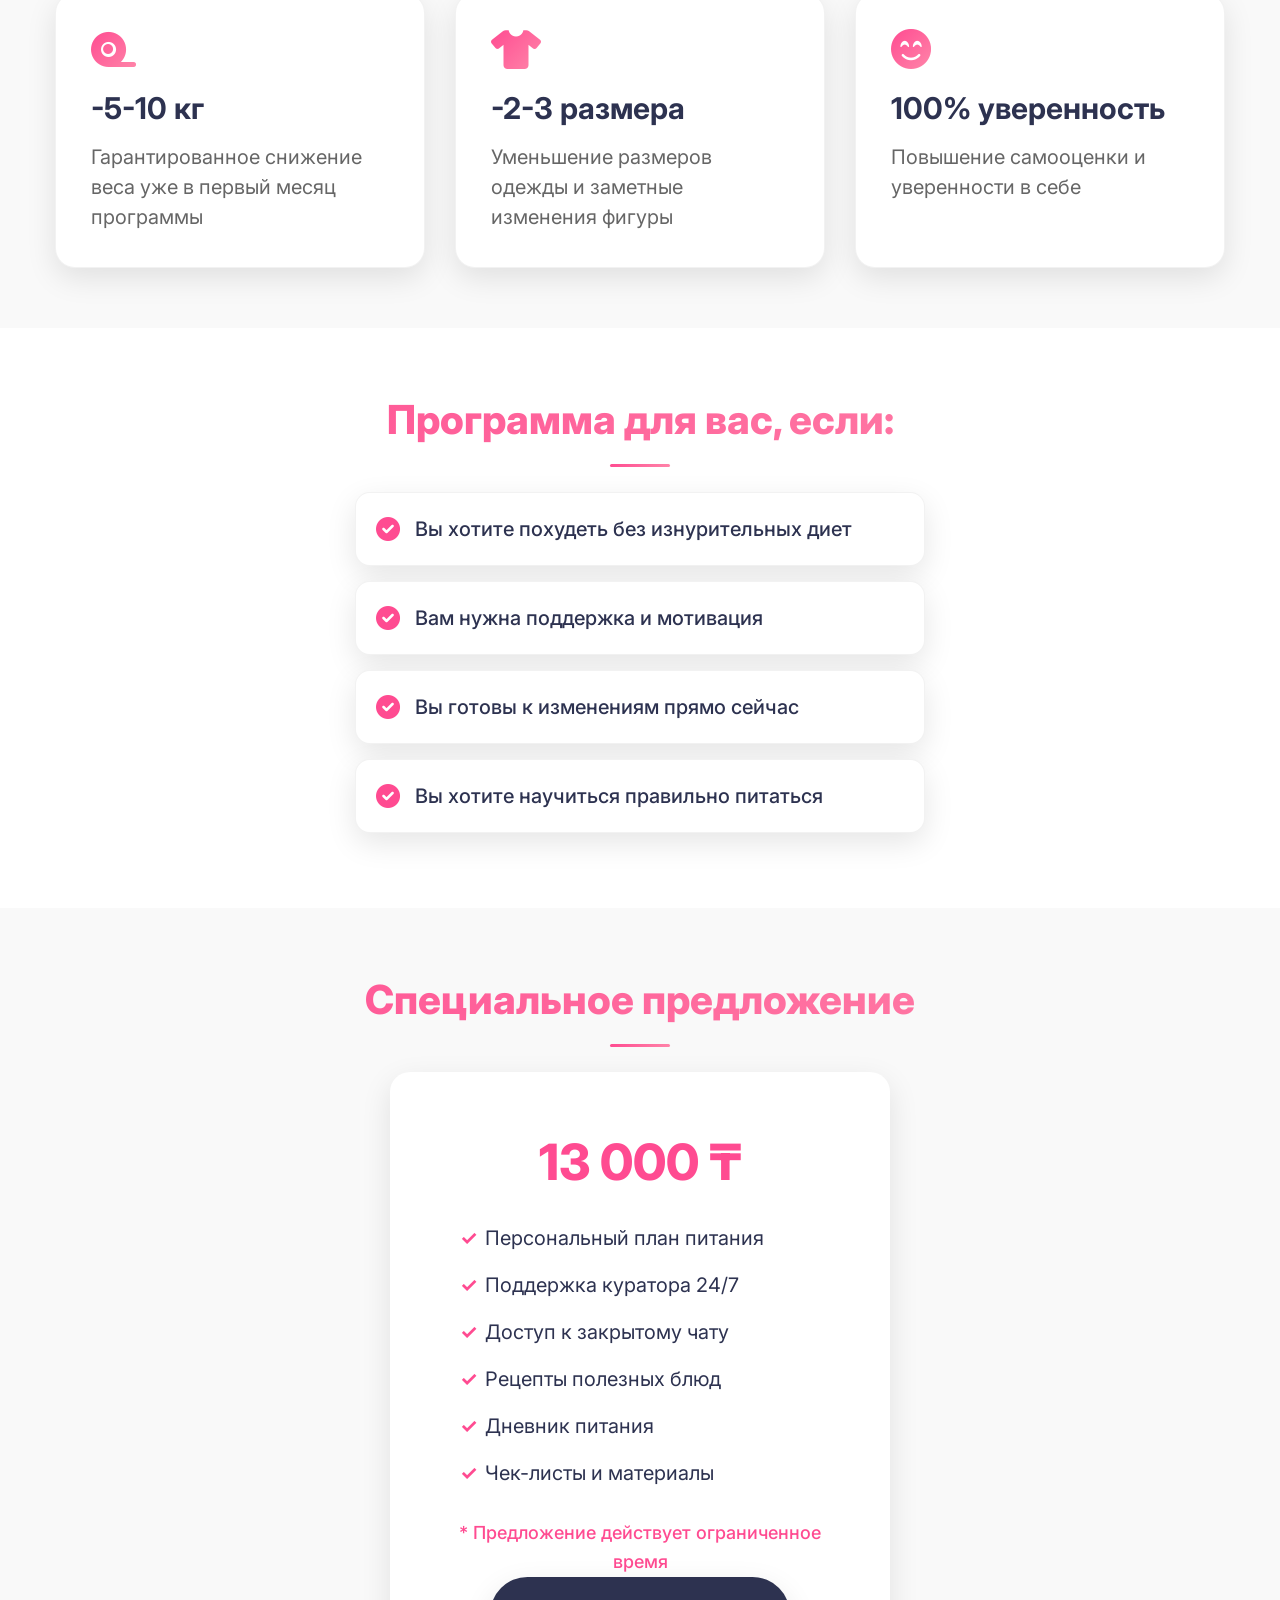
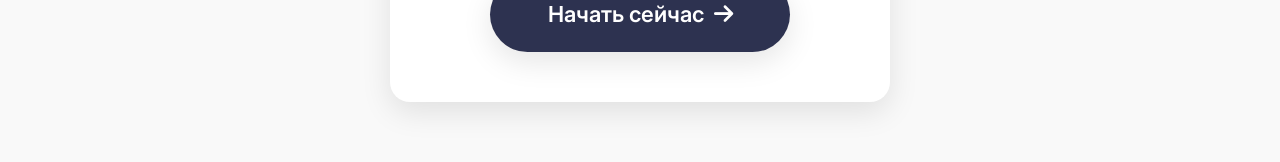
==== commit 20e092b6: "Update design, fix timer, add mobile optimization" ====
--- a/index.html
+++ b/index.html
@@ -2,7 +2,7 @@
 <html lang="ru">
 <head>
     <meta charset="UTF-8">
-    <meta name="viewport" content="width=device-width, initial-scale=1.0">
+    <meta name="viewport" content="width=device-width, initial-scale=1.0, maximum-scale=1.0, user-scalable=no">
     <title>Моя лучшая версия - Программа похудения</title>
     <link href="https://fonts.googleapis.com/css2?family=Inter:wght@400;500;600;700;800&display=swap" rel="stylesheet">
     <link rel="stylesheet" href="https://cdnjs.cloudflare.com/ajax/libs/font-awesome/6.0.0/css/all.min.css">
@@ -27,7 +27,7 @@
                 <p class="timer-subtitle">До начала лета осталось</p>
             </div>
 
-            <a href="#price" class="cta-button">
+            <a href="https://t.me/BestVersionMebot" class="cta-button" target="_blank">
                 <span>Начать преображение</span>
                 <i class="fas fa-arrow-right"></i>
             </a>
@@ -101,7 +101,7 @@
     <section id="price">
         <h2>Специальное предложение</h2>
         <div class="price-card">
-            <div class="price">14 900 ₽</div>
+            <div class="price">13 000 ₸</div>
             <ul class="price-features">
                 <li>Персональный план питания</li>
                 <li>Поддержка куратора 24/7</li>
@@ -111,7 +111,7 @@
                 <li>Чек-листы и материалы</li>
             </ul>
             <p class="limited-offer">* Предложение действует ограниченное время</p>
-            <a href="#" class="cta-button">
+            <a href="https://t.me/BestVersionMebot" class="cta-button" target="_blank">
                 <span>Начать сейчас</span>
                 <i class="fas fa-arrow-right"></i>
             </a>
--- a/styles.css
+++ b/styles.css
@@ -1,3 +1,4 @@
+/* Mobile-first подход */
 :root {
     --primary-color: #FF4B91;
     --secondary-color: #FFB6D9;
@@ -13,6 +14,11 @@
     margin: 0;
     padding: 0;
     box-sizing: border-box;
+    -webkit-tap-highlight-color: transparent;
+}
+
+html {
+    font-size: 16px;
 }
 
 body {
@@ -20,6 +26,8 @@
     line-height: 1.6;
     color: var(--dark-color);
     background-color: var(--light-color);
+    overflow-x: hidden;
+    width: 100%;
 }
 
 /* Hero Section */
@@ -28,10 +36,11 @@
     background: var(--gradient-primary);
     position: relative;
     overflow: hidden;
-    padding: 0 20px;
+    padding: 20px;
     display: flex;
     align-items: center;
     justify-content: center;
+    text-align: center;
 }
 
 .hero::before {
@@ -46,54 +55,56 @@
 }
 
 .hero-content {
-    max-width: 900px;
-    text-align: center;
-    color: white;
-    position: relative;
-    z-index: 1;
-    padding: 40px;
+    width: 100%;
+    max-width: 600px;
+    margin: 0 auto;
+    padding: 30px 20px;
     background: rgba(255, 255, 255, 0.1);
     backdrop-filter: blur(10px);
-    border-radius: 30px;
+    border-radius: 20px;
     border: 1px solid rgba(255, 255, 255, 0.2);
+    position: relative;
+    z-index: 1;
 }
 
 .hero h1 {
-    font-size: 4.5rem;
+    font-size: 2.5rem;
     font-weight: 800;
-    margin-bottom: 20px;
-    line-height: 1.1;
-    text-shadow: 2px 2px 4px rgba(0, 0, 0, 0.1);
+    margin-bottom: 15px;
+    line-height: 1.2;
+    color: white;
 }
 
 .subtitle {
-    font-size: 1.8rem;
-    margin-bottom: 40px;
+    font-size: 1.2rem;
+    margin-bottom: 30px;
     font-weight: 500;
+    color: white;
 }
 
 .timer {
     background: var(--gradient-secondary);
-    padding: 40px;
-    border-radius: 20px;
-    margin-bottom: 40px;
+    padding: 20px;
+    border-radius: 15px;
+    margin-bottom: 30px;
     box-shadow: var(--box-shadow);
 }
 
 .timer p {
-    font-size: 2.5rem;
+    font-size: 1.8rem;
     font-weight: 700;
-    margin-bottom: 10px;
+    margin-bottom: 5px;
+    color: white;
 }
 
 .timer-subtitle {
-    font-size: 1.2rem;
+    font-size: 1rem;
     opacity: 0.9;
 }
 
 /* Sections */
 section {
-    padding: 120px 20px;
+    padding: 60px 20px;
 }
 
 section:nth-child(even) {
@@ -102,40 +113,42 @@
 
 h2 {
     text-align: center;
-    font-size: 3rem;
-    margin-bottom: 80px;
+    font-size: 2rem;
+    margin-bottom: 40px;
     font-weight: 800;
     background: var(--gradient-primary);
     -webkit-background-clip: text;
     -webkit-text-fill-color: transparent;
     position: relative;
+    padding: 0 15px;
 }
 
 h2::after {
     content: '';
     position: absolute;
-    bottom: -20px;
+    bottom: -15px;
     left: 50%;
     transform: translateX(-50%);
-    width: 100px;
-    height: 4px;
+    width: 60px;
+    height: 3px;
     background: var(--gradient-primary);
     border-radius: 2px;
 }
 
-/* Benefits Grid */
+/* Cards Grid */
 .benefits-grid, .results-grid {
     display: grid;
-    grid-template-columns: repeat(auto-fit, minmax(300px, 1fr));
-    gap: 40px;
+    grid-template-columns: 1fr;
+    gap: 20px;
     max-width: 1200px;
     margin: 0 auto;
+    padding: 0 15px;
 }
 
 .benefit-card, .result-card {
     background: white;
-    padding: 40px;
-    border-radius: 30px;
+    padding: 25px;
+    border-radius: 20px;
     box-shadow: var(--box-shadow);
     transition: all 0.3s ease;
     position: relative;
@@ -143,58 +156,38 @@
     border: 1px solid rgba(0, 0, 0, 0.05);
 }
 
-.benefit-card::before, .result-card::before {
-    content: '';
-    position: absolute;
-    top: 0;
-    left: 0;
-    right: 0;
-    height: 4px;
-    background: var(--gradient-primary);
-    opacity: 0;
-    transition: opacity 0.3s ease;
-}
-
-.benefit-card:hover::before, .result-card:hover::before {
-    opacity: 1;
-}
-
-.benefit-card:hover, .result-card:hover {
-    transform: translateY(-10px);
-    box-shadow: 0 20px 40px rgba(0, 0, 0, 0.15);
-}
-
 .benefit-card i, .result-card i {
-    font-size: 3rem;
-    margin-bottom: 20px;
+    font-size: 2rem;
+    margin-bottom: 15px;
     background: var(--gradient-primary);
     -webkit-background-clip: text;
     -webkit-text-fill-color: transparent;
 }
 
 .benefit-card h3, .result-card h3 {
-    font-size: 1.8rem;
-    margin-bottom: 15px;
+    font-size: 1.5rem;
+    margin-bottom: 10px;
     font-weight: 700;
 }
 
 .benefit-card p, .result-card p {
     color: #666;
-    font-size: 1.1rem;
-    line-height: 1.6;
+    font-size: 1rem;
+    line-height: 1.5;
 }
 
 /* Criteria List */
 .criteria-list {
-    max-width: 800px;
-    margin: 0 auto;
+    max-width: 600px;
+    margin: 0 auto;
+    padding: 0 15px;
 }
 
 .criteria-item {
     background: white;
-    padding: 30px;
-    margin-bottom: 20px;
-    border-radius: 20px;
+    padding: 20px;
+    margin-bottom: 15px;
+    border-radius: 15px;
     box-shadow: var(--box-shadow);
     transition: all 0.3s ease;
     display: flex;
@@ -202,63 +195,51 @@
     border: 1px solid rgba(0, 0, 0, 0.05);
 }
 
-.criteria-item:hover {
-    transform: translateX(10px);
-    box-shadow: 0 15px 30px rgba(0, 0, 0, 0.1);
-}
-
 .criteria-item i {
-    font-size: 1.5rem;
-    margin-right: 20px;
+    font-size: 1.2rem;
+    margin-right: 15px;
     color: var(--primary-color);
+    flex-shrink: 0;
 }
 
 .criteria-item p {
-    font-size: 1.2rem;
+    font-size: 1rem;
     font-weight: 500;
     margin: 0;
+    flex-grow: 1;
 }
 
 /* Price Card */
 .price-card {
-    max-width: 600px;
+    max-width: 500px;
     margin: 0 auto;
     background: white;
-    padding: 60px 40px;
-    border-radius: 30px;
-    box-shadow: 0 20px 40px rgba(0, 0, 0, 0.1);
+    padding: 30px 20px;
+    border-radius: 20px;
+    box-shadow: var(--box-shadow);
     text-align: center;
     position: relative;
     overflow: hidden;
 }
 
-.price-card::before {
-    content: '';
-    position: absolute;
-    top: 0;
-    left: 0;
-    right: 0;
-    height: 6px;
-    background: var(--gradient-primary);
-}
-
 .price {
-    font-size: 3.5rem;
+    font-size: 2.5rem;
     color: var(--primary-color);
-    margin-bottom: 30px;
+    margin-bottom: 20px;
     font-weight: 800;
 }
 
 .price-features {
     list-style: none;
-    margin-bottom: 40px;
+    margin-bottom: 30px;
     text-align: left;
+    padding: 0 20px;
 }
 
 .price-features li {
-    margin-bottom: 20px;
-    font-size: 1.2rem;
-    padding-left: 30px;
+    margin-bottom: 15px;
+    font-size: 1rem;
+    padding-left: 25px;
     position: relative;
 }
 
@@ -271,28 +252,33 @@
 }
 
 .limited-offer {
-    margin-top: 20px;
-    font-size: 1rem;
+    margin-top: 15px;
+    font-size: 0.9rem;
     color: var(--primary-color);
     font-weight: 500;
 }
 
 /* Buttons */
 .cta-button {
-    display: inline-block;
+    display: inline-flex;
+    align-items: center;
+    justify-content: center;
     background: var(--dark-color);
     color: white;
-    padding: 20px 50px;
+    padding: 15px 30px;
     border-radius: 50px;
     text-decoration: none;
-    font-size: 1.2rem;
+    font-size: 1.1rem;
     font-weight: 600;
     border: none;
     cursor: pointer;
     transition: all 0.3s ease;
-    box-shadow: 0 10px 20px rgba(0, 0, 0, 0.1);
+    box-shadow: var(--box-shadow);
     position: relative;
     overflow: hidden;
+    width: 100%;
+    max-width: 300px;
+    margin: 0 auto;
 }
 
 .cta-button::before {
@@ -314,76 +300,95 @@
 .cta-button span {
     position: relative;
     z-index: 1;
+    margin-right: 10px;
 }
 
 .cta-button i {
-    margin-left: 10px;
+    position: relative;
+    z-index: 1;
     transition: transform 0.3s ease;
 }
 
-.cta-button:hover i {
-    transform: translateX(5px);
-}
-
-/* Responsive Design */
-@media (max-width: 768px) {
+.cta-button:active {
+    transform: scale(0.98);
+}
+
+/* Tablet Styles */
+@media (min-width: 768px) {
+    html {
+        font-size: 18px;
+    }
+
     .hero h1 {
-        font-size: 3rem;
-    }
-    
+        font-size: 3.5rem;
+    }
+
     .subtitle {
-        font-size: 1.4rem;
-    }
-    
-    h2 {
-        font-size: 2.5rem;
-    }
-    
-    .timer {
-        padding: 30px;
-    }
-    
-    .timer p {
-        font-size: 2rem;
-    }
-    
+        font-size: 1.5rem;
+    }
+
+    .benefits-grid, .results-grid {
+        grid-template-columns: repeat(2, 1fr);
+        gap: 30px;
+    }
+
+    .cta-button {
+        padding: 20px 40px;
+    }
+}
+
+/* Desktop Styles */
+@media (min-width: 1024px) {
+    html {
+        font-size: 20px;
+    }
+
+    .hero-content {
+        padding: 50px;
+        max-width: 800px;
+    }
+
+    .hero h1 {
+        font-size: 4rem;
+    }
+
+    .benefits-grid, .results-grid {
+        grid-template-columns: repeat(3, 1fr);
+    }
+
     .benefit-card, .result-card {
-        padding: 30px;
-    }
-    
+        padding: 35px;
+    }
+
     .price-card {
-        margin: 0 20px;
-        padding: 40px 20px;
-    }
-}
-
-@media (max-width: 480px) {
-    .hero h1 {
-        font-size: 2.5rem;
-    }
-    
-    .subtitle {
-        font-size: 1.2rem;
-    }
-    
-    h2 {
-        font-size: 2rem;
-    }
-    
-    .timer p {
-        font-size: 1.8rem;
-    }
-    
-    .cta-button {
-        padding: 15px 40px;
-        font-size: 1.1rem;
-    }
-    
-    section {
-        padding: 80px 20px;
-    }
-    
-    .benefit-card i, .result-card i {
-        font-size: 2.5rem;
-    }
-}
+        padding: 50px;
+    }
+}
+
+/* Animations */
+.fade-in {
+    opacity: 0;
+    transform: translateY(20px);
+    transition: opacity 0.6s ease, transform 0.6s ease;
+}
+
+.visible {
+    opacity: 1;
+    transform: translateY(0);
+}
+
+.number-animation {
+    animation: numberPulse 0.5s ease-out;
+}
+
+@keyframes numberPulse {
+    0% {
+        transform: scale(1);
+    }
+    50% {
+        transform: scale(1.1);
+    }
+    100% {
+        transform: scale(1);
+    }
+}
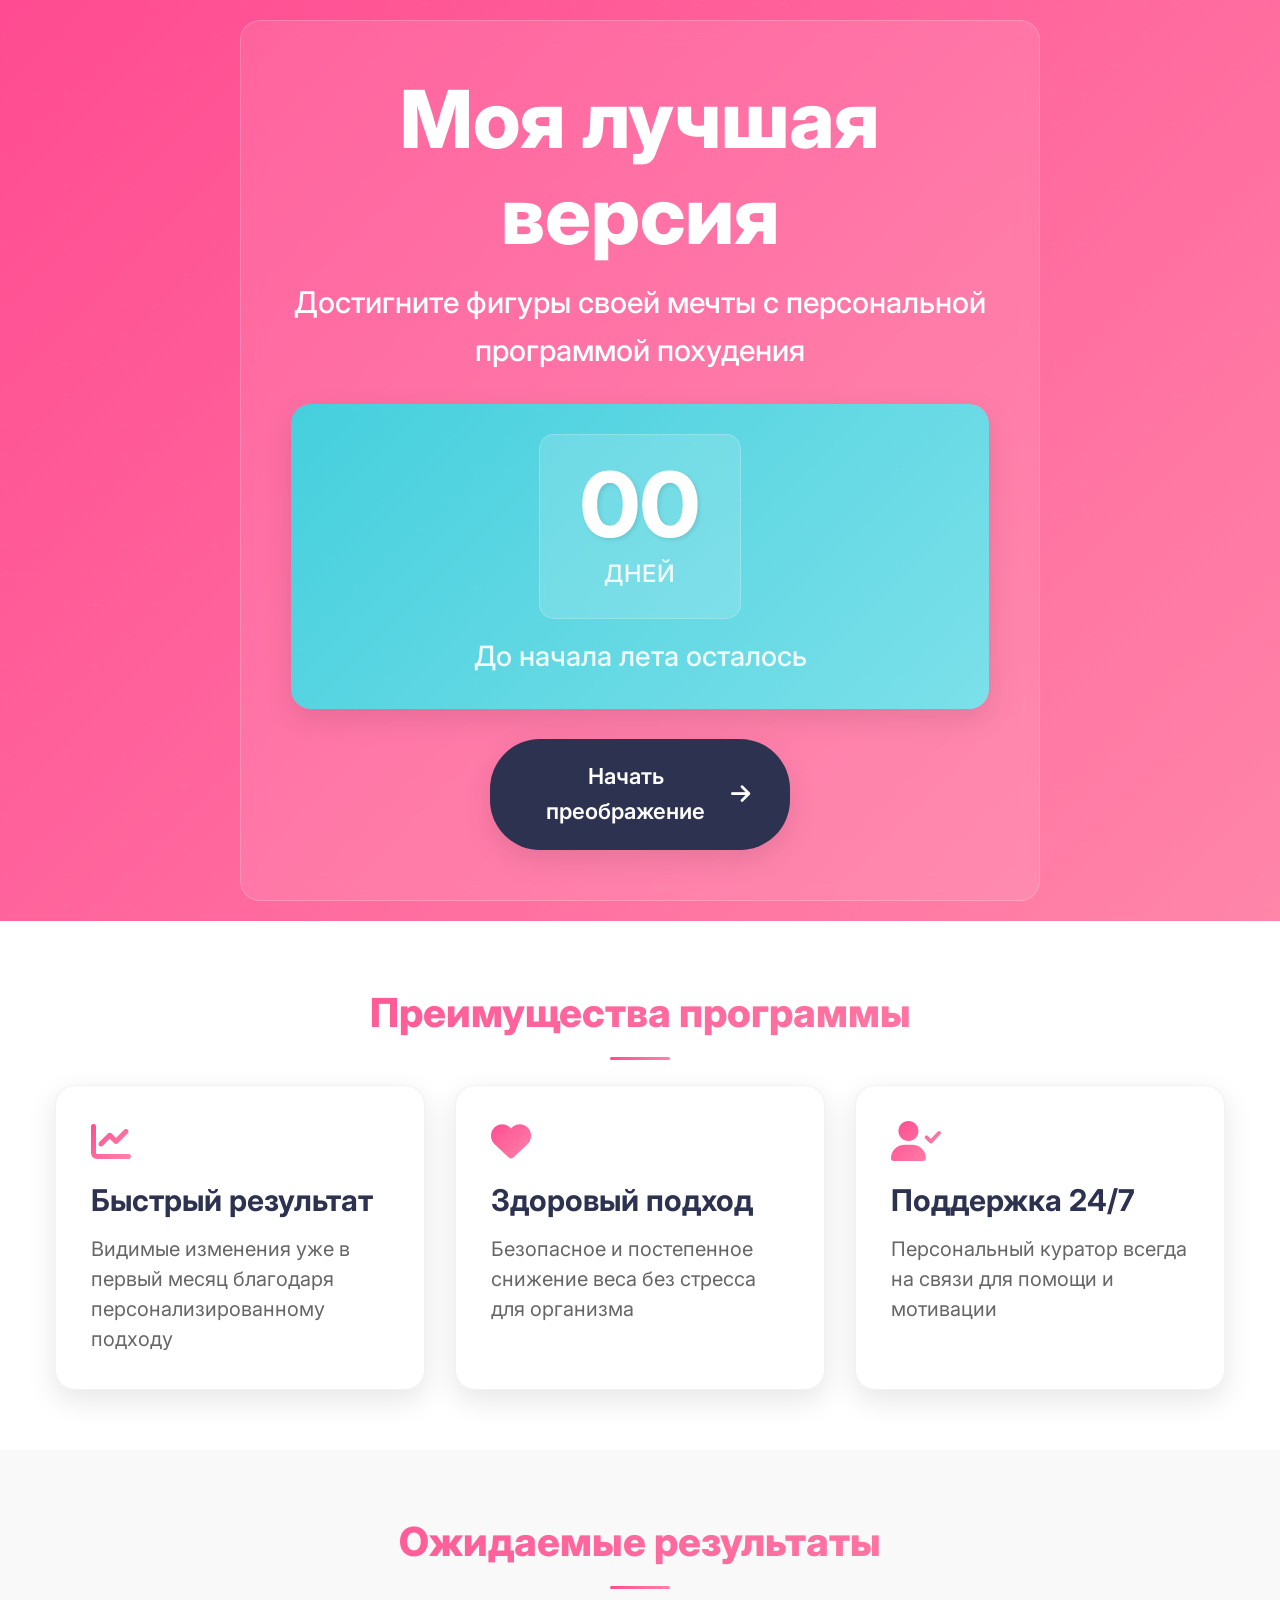
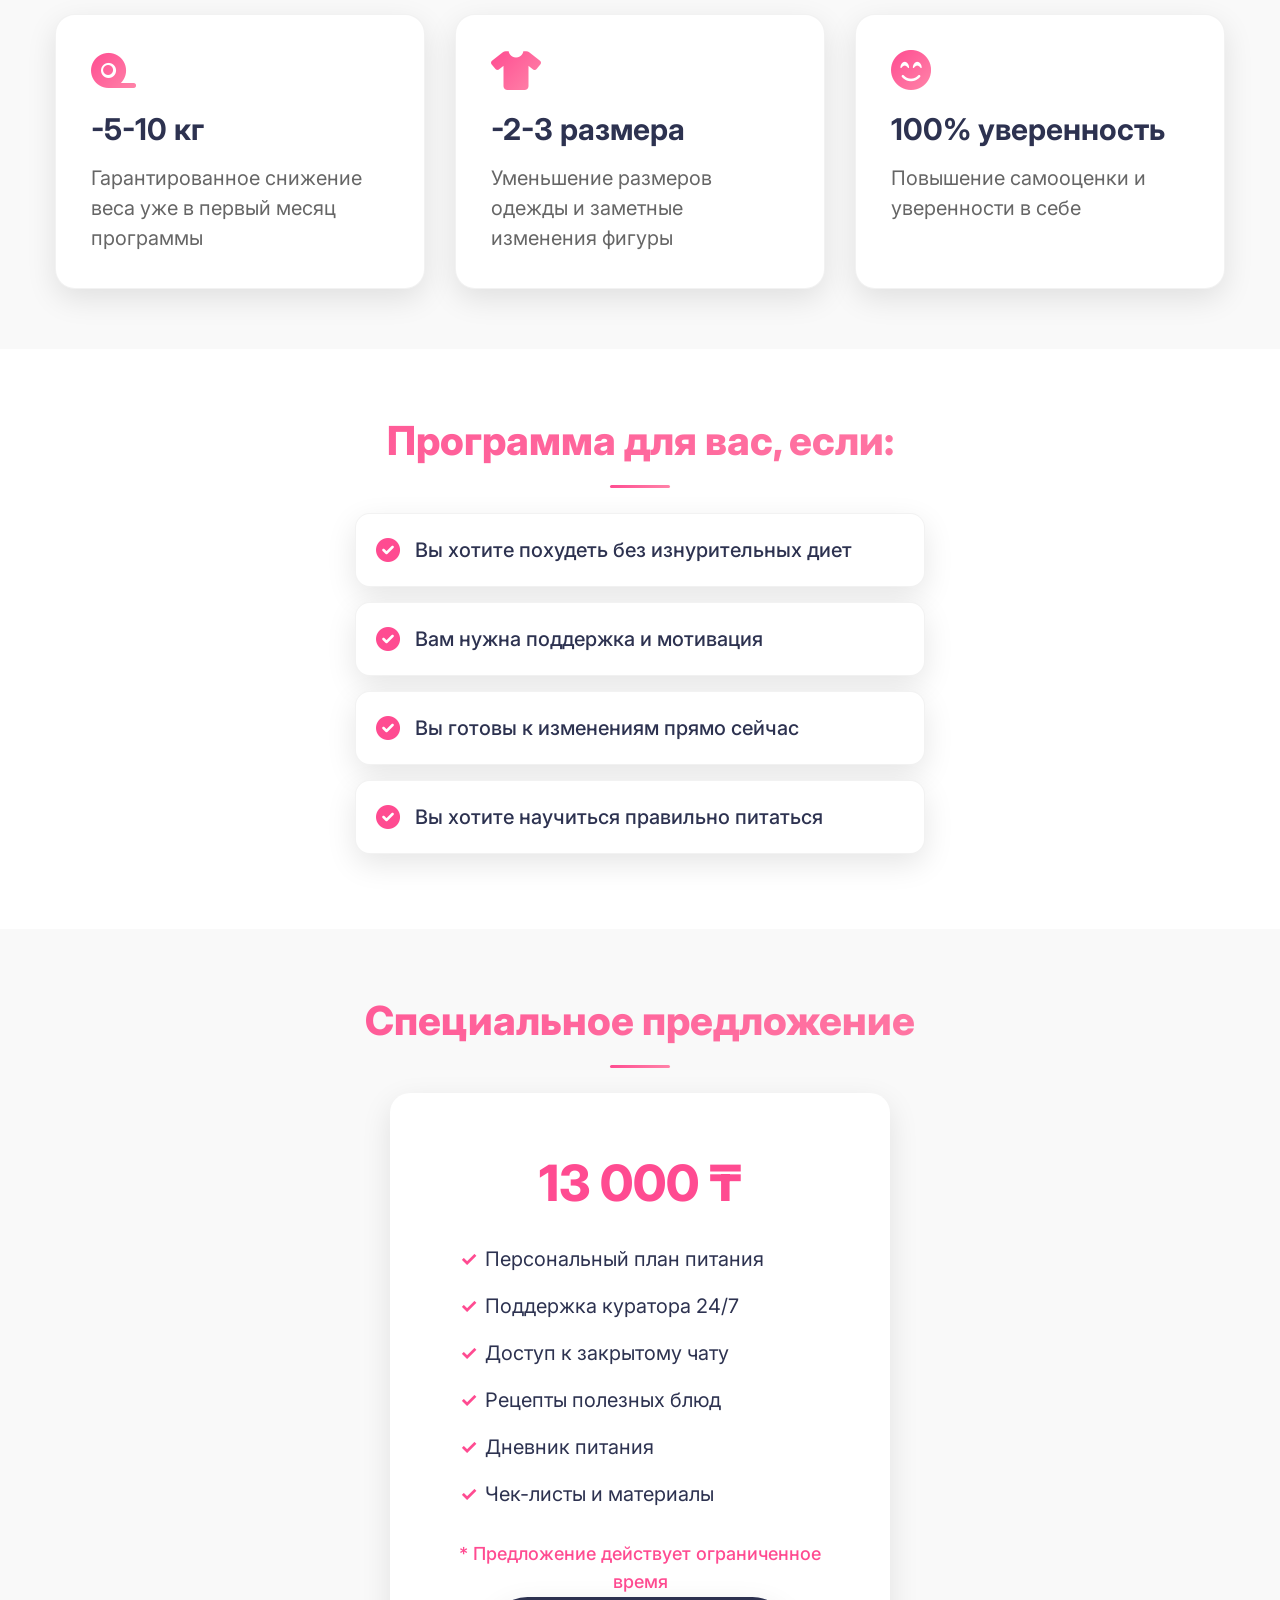
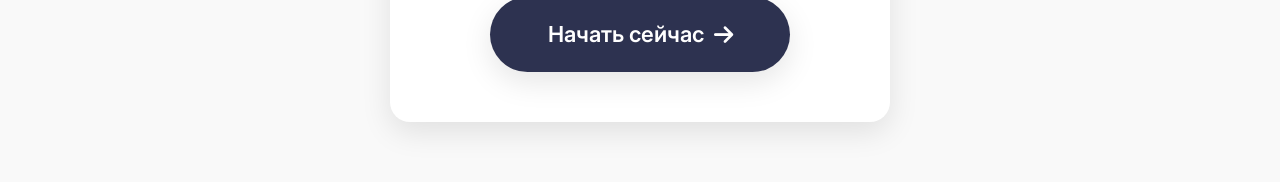
==== commit e5c6dd85: "Add beautiful styled countdown timer" ====
--- a/index.html
+++ b/index.html
@@ -23,7 +23,12 @@
             <p class="subtitle">Достигните фигуры своей мечты с персональной программой похудения</p>
             
             <div class="timer">
-                <p id="countdown">00:00:00</p>
+                <div class="countdown">
+                    <div class="countdown-number">
+                        <span id="days">00</span>
+                        <span class="countdown-text">дней</span>
+                    </div>
+                </div>
                 <p class="timer-subtitle">До начала лета осталось</p>
             </div>
 
--- a/styles.css
+++ b/styles.css
@@ -84,22 +84,93 @@
 
 .timer {
     background: var(--gradient-secondary);
-    padding: 20px;
-    border-radius: 15px;
+    padding: 30px;
+    border-radius: 20px;
     margin-bottom: 30px;
     box-shadow: var(--box-shadow);
-}
-
-.timer p {
-    font-size: 1.8rem;
-    font-weight: 700;
+    position: relative;
+    overflow: hidden;
+}
+
+.timer::before {
+    content: '';
+    position: absolute;
+    top: 0;
+    left: 0;
+    width: 100%;
+    height: 100%;
+    background: url("data:image/svg+xml,%3Csvg width='60' height='60' viewBox='0 0 60 60' xmlns='http://www.w3.org/2000/svg'%3E%3Cg fill='none' fill-rule='evenodd'%3E%3Cg fill='%23ffffff' fill-opacity='0.1'%3E%3Cpath d='M36 34v-4h-2v4h-4v2h4v4h2v-4h4v-2h-4zm0-30V0h-2v4h-4v2h4v4h2V6h4V4h-4zM6 34v-4H4v4H0v2h4v4h2v-4h4v-2H6zM6 4V0H4v4H0v2h4v4h2V6h4V4H6z'/%3E%3C/g%3E%3C/g%3E%3C/svg%3E") repeat;
+    opacity: 0.1;
+}
+
+.countdown {
+    display: flex;
+    justify-content: center;
+    align-items: center;
+    margin-bottom: 15px;
+}
+
+.countdown-number {
+    background: rgba(255, 255, 255, 0.15);
+    padding: 20px 30px;
+    border-radius: 15px;
+    backdrop-filter: blur(5px);
+    border: 1px solid rgba(255, 255, 255, 0.2);
+    text-align: center;
+    position: relative;
+    transition: transform 0.3s ease;
+}
+
+.countdown-number:hover {
+    transform: scale(1.05);
+}
+
+.countdown-number span {
+    display: block;
+}
+
+#days {
+    font-size: 3.5rem;
+    font-weight: 800;
+    color: white;
+    text-shadow: 2px 2px 4px rgba(0, 0, 0, 0.1);
+    line-height: 1;
     margin-bottom: 5px;
+}
+
+.countdown-text {
+    font-size: 1rem;
+    color: rgba(255, 255, 255, 0.9);
+    font-weight: 500;
+    text-transform: uppercase;
+    letter-spacing: 1px;
+}
+
+.timer-subtitle {
+    font-size: 1.2rem;
     color: white;
-}
-
-.timer-subtitle {
-    font-size: 1rem;
+    text-align: center;
+    margin: 0;
+    font-weight: 500;
     opacity: 0.9;
+}
+
+@media (min-width: 768px) {
+    .countdown-number {
+        padding: 25px 40px;
+    }
+
+    #days {
+        font-size: 4.5rem;
+    }
+
+    .countdown-text {
+        font-size: 1.2rem;
+    }
+
+    .timer-subtitle {
+        font-size: 1.4rem;
+    }
 }
 
 /* Sections */
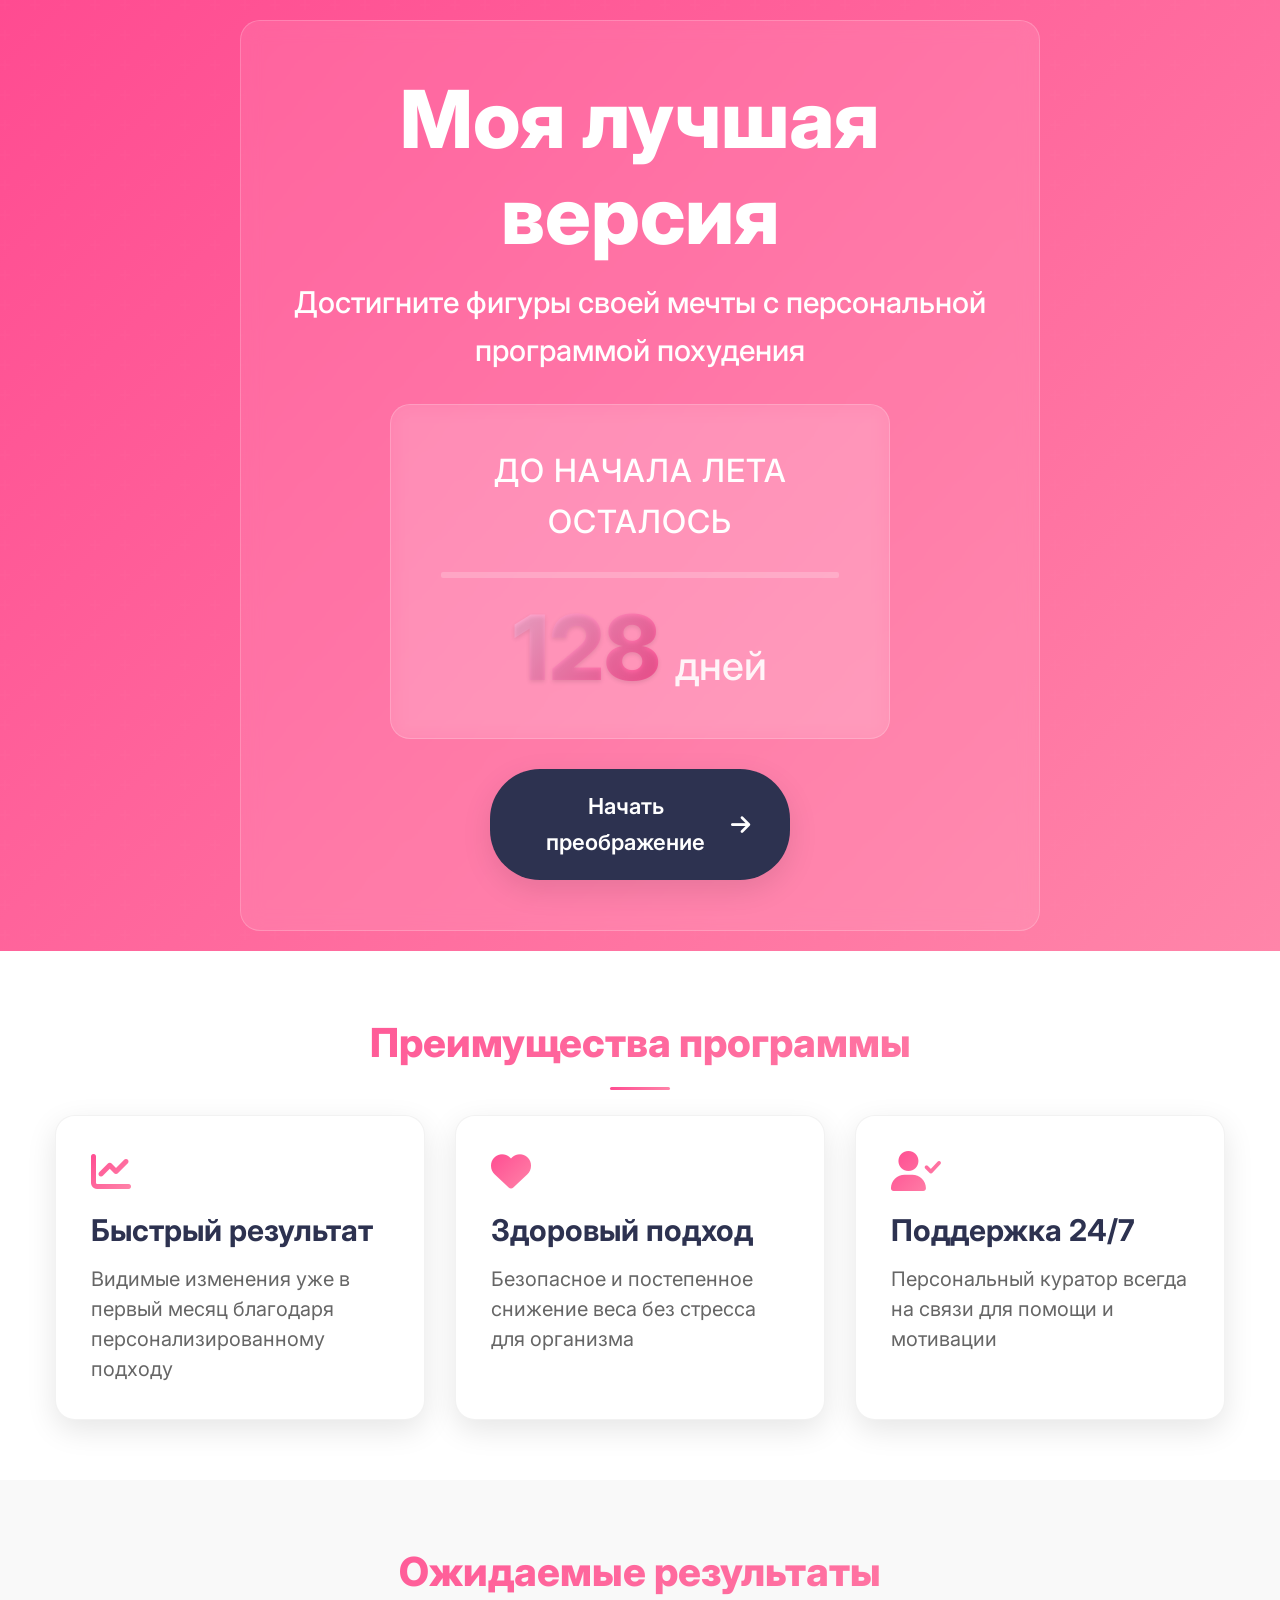
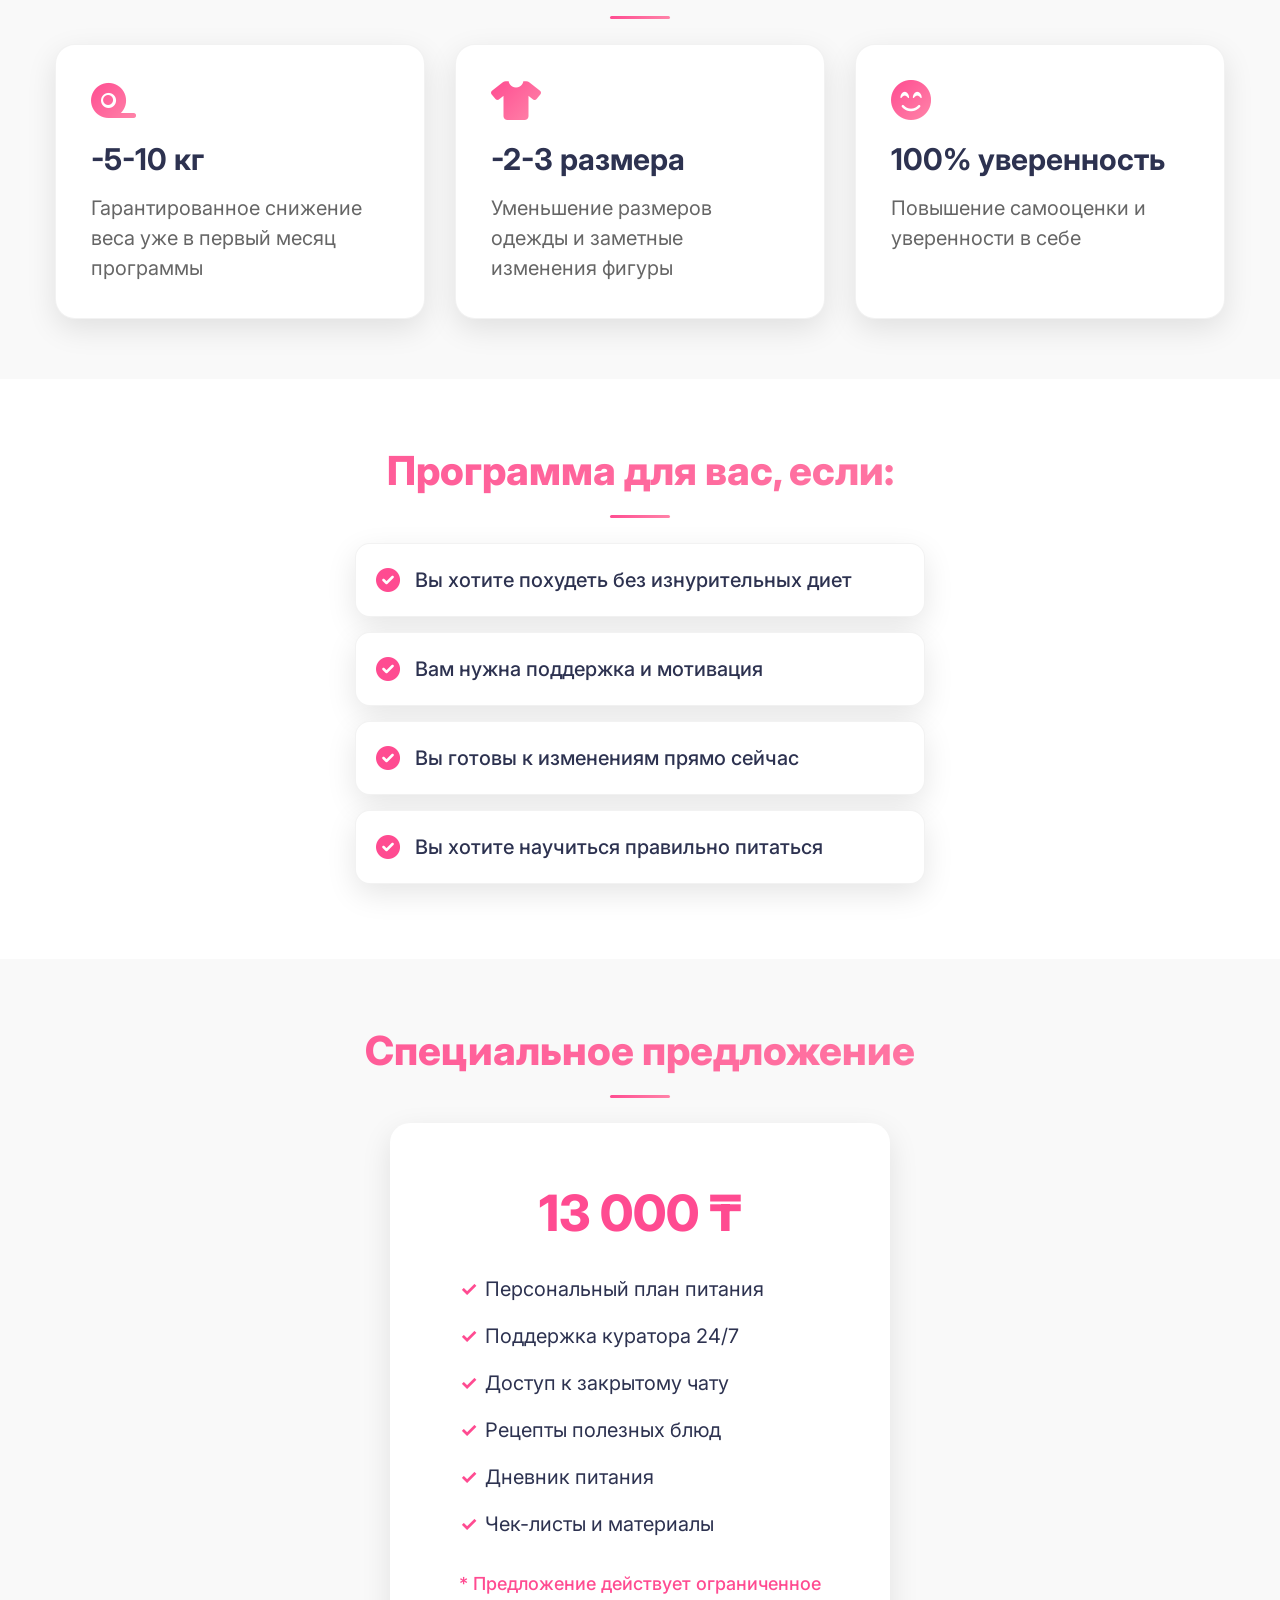
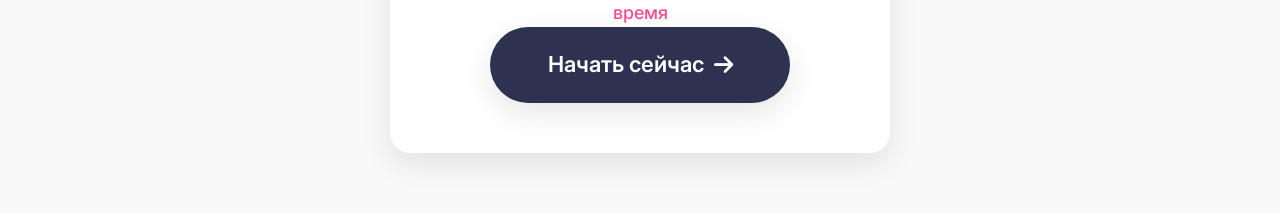
==== commit 30f951e3: "Add modern progress bar countdown design" ====
--- a/index.html
+++ b/index.html
@@ -22,14 +22,17 @@
             <h1>Моя лучшая версия</h1>
             <p class="subtitle">Достигните фигуры своей мечты с персональной программой похудения</p>
             
-            <div class="timer">
-                <div class="countdown">
-                    <div class="countdown-number">
-                        <span id="days">00</span>
-                        <span class="countdown-text">дней</span>
+            <div class="timer-container">
+                <div class="timer-text">До начала лета осталось</div>
+                <div class="progress-container">
+                    <div class="progress-bar">
+                        <div class="progress-fill"></div>
                     </div>
                 </div>
-                <p class="timer-subtitle">До начала лета осталось</p>
+                <div class="days-counter">
+                    <span id="days">128</span>
+                    <span class="days-label">дней</span>
+                </div>
             </div>
 
             <a href="https://t.me/BestVersionMebot" class="cta-button" target="_blank">
--- a/styles.css
+++ b/styles.css
@@ -155,6 +155,92 @@
     opacity: 0.9;
 }
 
+.timer-container {
+    background: rgba(255, 255, 255, 0.1);
+    backdrop-filter: blur(10px);
+    border-radius: 20px;
+    padding: 30px;
+    margin: 30px auto;
+    max-width: 500px;
+    text-align: center;
+    border: 1px solid rgba(255, 255, 255, 0.2);
+}
+
+.timer-text {
+    color: white;
+    font-size: 1.4rem;
+    font-weight: 500;
+    margin-bottom: 25px;
+    text-transform: uppercase;
+    letter-spacing: 1px;
+}
+
+.progress-container {
+    margin: 20px 0;
+    padding: 0 10px;
+}
+
+.progress-bar {
+    height: 4px;
+    background: rgba(255, 255, 255, 0.2);
+    border-radius: 2px;
+    overflow: hidden;
+    position: relative;
+}
+
+.progress-fill {
+    position: absolute;
+    top: 0;
+    left: 0;
+    height: 100%;
+    background: linear-gradient(to right, #FFB6D9, #FF4B91);
+    border-radius: 2px;
+    transition: width 0.5s ease;
+}
+
+.days-counter {
+    margin-top: 25px;
+    color: white;
+}
+
+#days {
+    font-size: 3.5rem;
+    font-weight: 800;
+    margin-right: 10px;
+    background: linear-gradient(135deg, #FFB6D9, #FF4B91);
+    -webkit-background-clip: text;
+    -webkit-text-fill-color: transparent;
+    text-shadow: 0 2px 4px rgba(0, 0, 0, 0.1);
+}
+
+.days-label {
+    font-size: 1.8rem;
+    font-weight: 500;
+    opacity: 0.9;
+}
+
+@media (min-width: 768px) {
+    .timer-container {
+        padding: 40px;
+    }
+
+    .timer-text {
+        font-size: 1.6rem;
+    }
+
+    #days {
+        font-size: 4.5rem;
+    }
+
+    .days-label {
+        font-size: 2rem;
+    }
+
+    .progress-bar {
+        height: 6px;
+    }
+}
+
 @media (min-width: 768px) {
     .countdown-number {
         padding: 25px 40px;
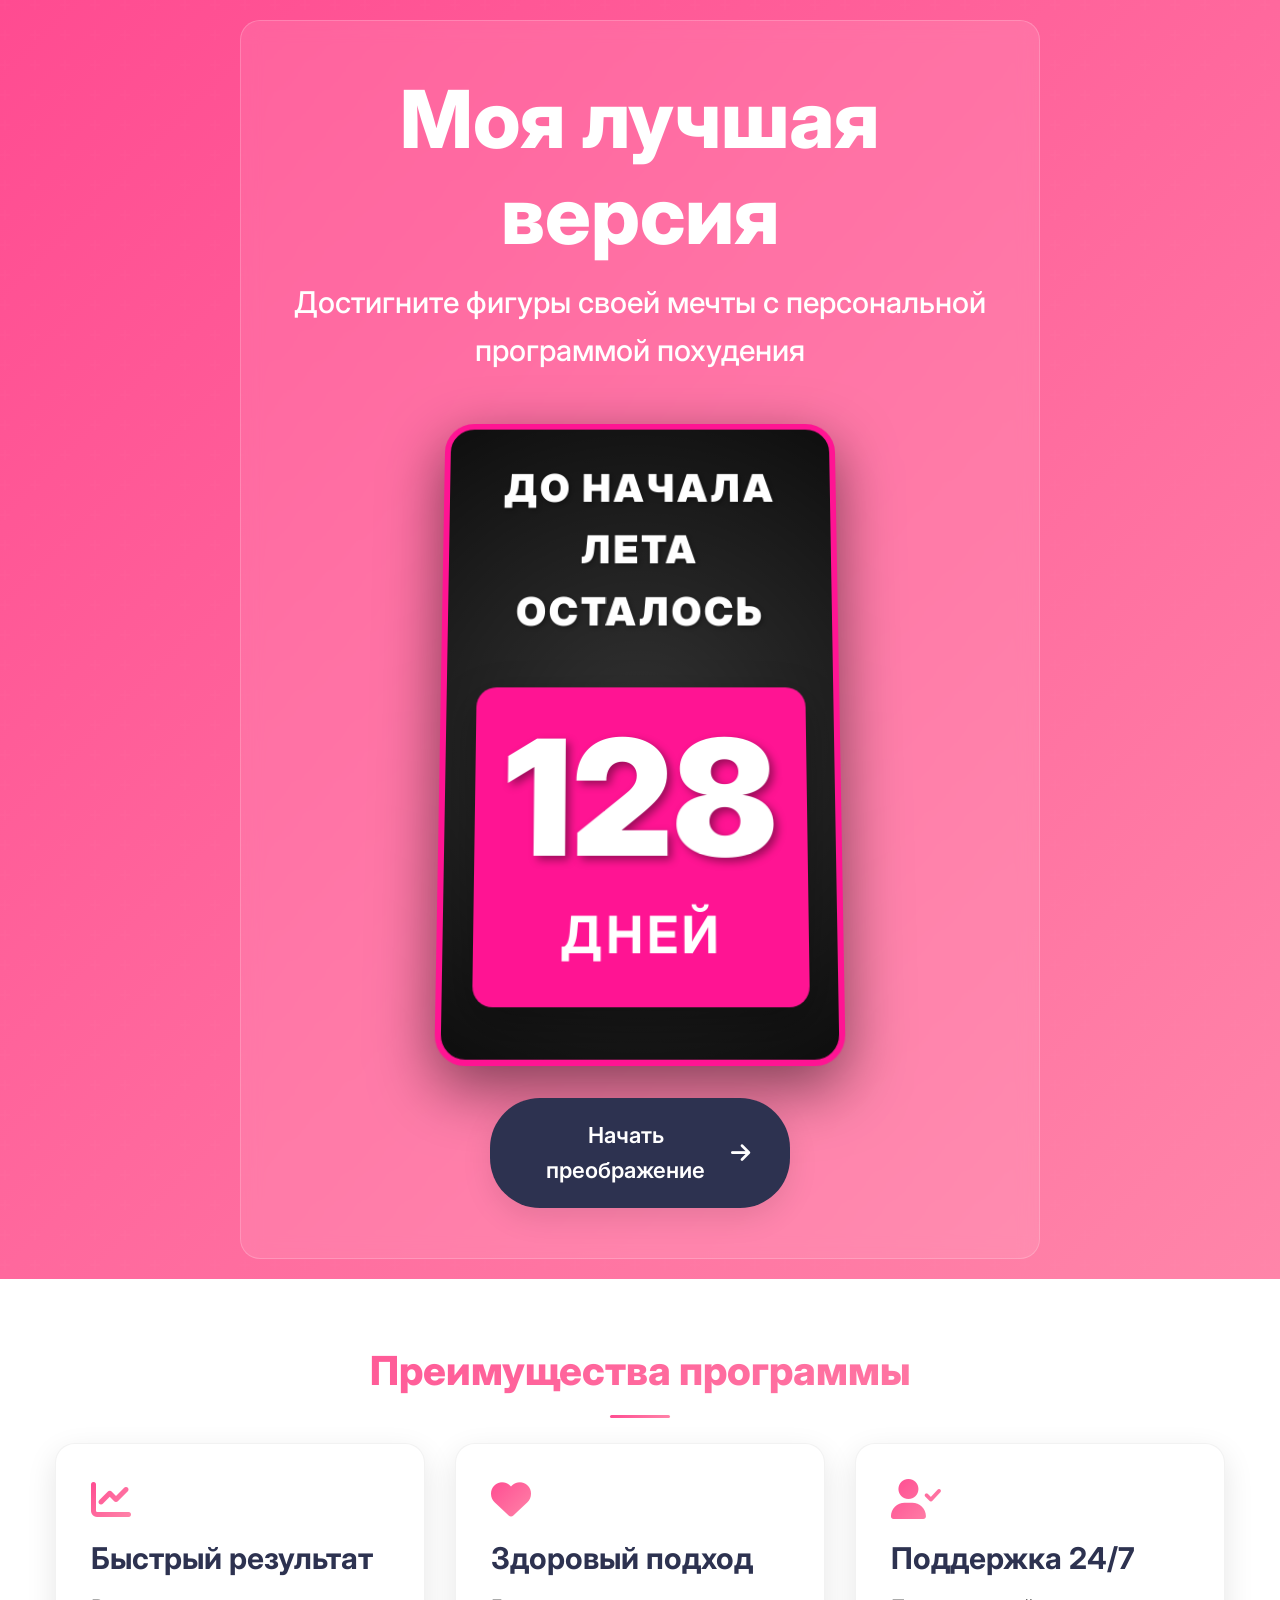
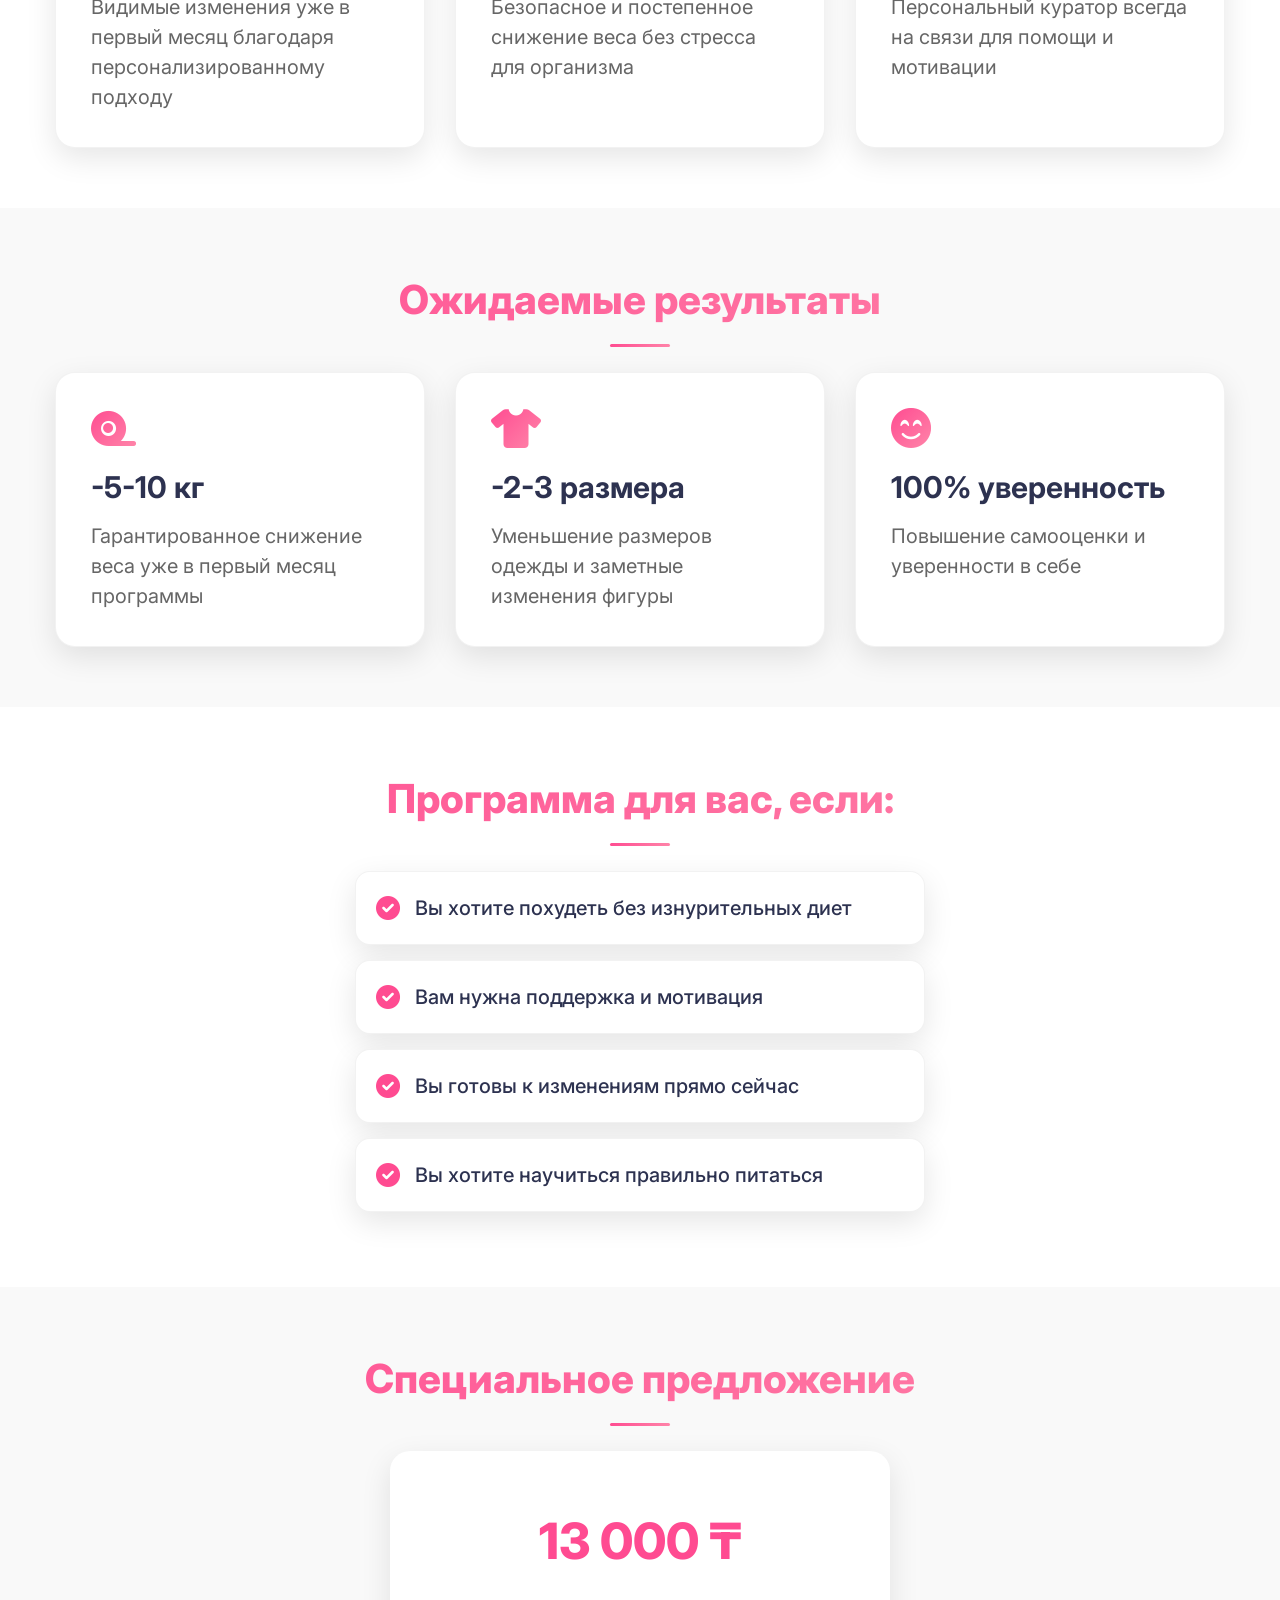
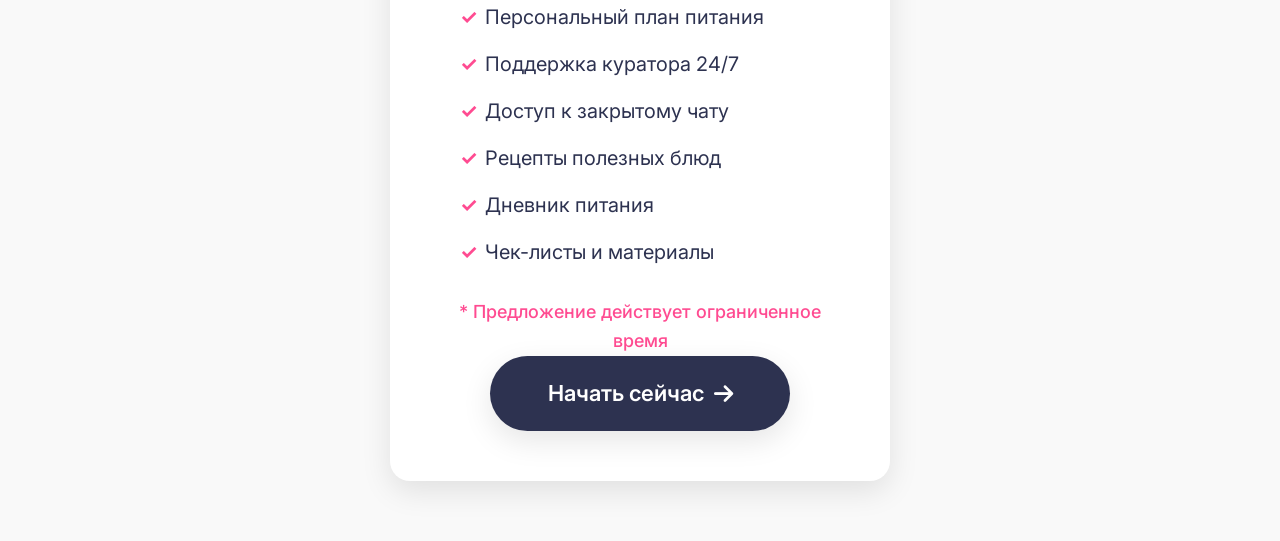
==== commit 1081a969: "Добавлены встроенные стили для гарантированного отображения счетчика" ====
--- a/index.html
+++ b/index.html
@@ -7,6 +7,67 @@
     <link href="https://fonts.googleapis.com/css2?family=Inter:wght@400;500;600;700;800&display=swap" rel="stylesheet">
     <link rel="stylesheet" href="https://cdnjs.cloudflare.com/ajax/libs/font-awesome/6.0.0/css/all.min.css">
     <link rel="stylesheet" href="styles.css">
+    <style>
+        .timer-container {
+            background: #000000 !important;
+            padding: 30px !important;
+            border-radius: 30px !important;
+            max-width: 400px !important;
+            margin: 40px auto !important;
+            box-shadow: 0 20px 60px rgba(0, 0, 0, 0.5) !important;
+            border: 6px solid #FF1493 !important;
+        }
+
+        .timer-text {
+            color: #FFFFFF !important;
+            font-size: 2rem !important;
+            font-weight: 900 !important;
+            text-transform: uppercase !important;
+            margin-bottom: 25px !important;
+            text-shadow: 2px 2px 4px rgba(0,0,0,0.3) !important;
+        }
+
+        .days-counter {
+            background: #FF1493 !important;
+            padding: 30px !important;
+            border-radius: 20px !important;
+            display: inline-block !important;
+            margin: 20px 0 !important;
+            box-shadow: 0 15px 40px rgba(0,0,0,0.3) !important;
+        }
+
+        #days {
+            color: #FFFFFF !important;
+            font-size: 8rem !important;
+            font-weight: 900 !important;
+            line-height: 1 !important;
+            display: block !important;
+            margin-bottom: 15px !important;
+            text-shadow: 4px 4px 8px rgba(0,0,0,0.4) !important;
+        }
+
+        .days-label {
+            color: #FFFFFF !important;
+            font-size: 2.5rem !important;
+            font-weight: 700 !important;
+            text-transform: uppercase !important;
+            letter-spacing: 4px !important;
+        }
+
+        @media (max-width: 480px) {
+            .timer-text {
+                font-size: 1.6rem !important;
+            }
+
+            #days {
+                font-size: 6rem !important;
+            }
+
+            .days-label {
+                font-size: 2rem !important;
+            }
+        }
+    </style>
     <!-- Google Analytics -->
     <script async src="https://www.googletagmanager.com/gtag/js?id=G-XXXXXXXXXX"></script>
     <script>
--- a/styles.css
+++ b/styles.css
@@ -156,107 +156,98 @@
 }
 
 .timer-container {
-    background: rgba(255, 255, 255, 0.1);
-    backdrop-filter: blur(10px);
+    background: #333333; /* Темный фон */
+    color: #FFFFFF; /* Белый текст */
+    text-align: center;
+    padding: 30px;
+    border-radius: 30px;
+    max-width: 400px;
+    margin: 40px auto;
+    box-shadow: 0 20px 60px rgba(0, 0, 0, 0.5);
+    border: 6px solid #FF1493;
+    position: relative;
+    overflow: hidden;
+    transform: perspective(1000px) rotateX(5deg);
+    transition: all 0.3s ease;
+}
+
+.timer-container:hover {
+    transform: scale(1.05) perspective(1000px) rotateX(0);
+    box-shadow: 0 25px 70px rgba(255, 20, 147, 0.7);
+}
+
+.timer-text {
+    font-size: 1.8rem;
+    font-weight: 900;
+    text-transform: uppercase;
+    letter-spacing: 3px;
+    margin-bottom: 25px;
+    text-shadow: 2px 2px 4px rgba(0,0,0,0.3);
+}
+
+.days-counter {
+    background: #FF1493;
+    color: #FFFFFF;
+    padding: 30px;
     border-radius: 20px;
-    padding: 30px;
-    margin: 30px auto;
-    max-width: 500px;
-    text-align: center;
-    border: 1px solid rgba(255, 255, 255, 0.2);
-}
-
-.timer-text {
-    color: white;
-    font-size: 1.4rem;
-    font-weight: 500;
-    margin-bottom: 25px;
+    display: inline-block;
+    margin: 20px 0;
+    box-shadow: 0 15px 40px rgba(0,0,0,0.1);
+}
+
+#days {
+    font-size: 7rem;
+    font-weight: 900;
+    line-height: 1;
+    display: block;
+    margin-bottom: 15px;
+    text-shadow: 4px 4px 8px rgba(0,0,0,0.2);
+}
+
+.days-label {
+    font-size: 2.2rem;
+    font-weight: 700;
     text-transform: uppercase;
-    letter-spacing: 1px;
-}
-
-.progress-container {
-    margin: 20px 0;
-    padding: 0 10px;
-}
-
-.progress-bar {
-    height: 4px;
-    background: rgba(255, 255, 255, 0.2);
-    border-radius: 2px;
-    overflow: hidden;
-    position: relative;
-}
-
-.progress-fill {
+    letter-spacing: 4px;
+}
+
+@media (max-width: 480px) {
+    .timer-container {
+        margin: 20px 10px;
+        padding: 20px;
+        max-width: 95%;
+        transform: none;
+    }
+
+    .timer-text {
+        font-size: 1.4rem;
+    }
+
+    #days {
+        font-size: 5rem;
+    }
+
+    .days-label {
+        font-size: 1.8rem;
+    }
+}
+
+/* Анимация свечения */
+@keyframes glow {
+    0%, 100% { box-shadow: 0 20px 60px rgba(255, 20, 147, 0.5); }
+    50% { box-shadow: 0 25px 70px rgba(255, 20, 147, 0.7); }
+}
+
+.timer-container::after {
+    content: '';
     position: absolute;
-    top: 0;
-    left: 0;
-    height: 100%;
-    background: linear-gradient(to right, #FFB6D9, #FF4B91);
-    border-radius: 2px;
-    transition: width 0.5s ease;
-}
-
-.days-counter {
-    margin-top: 25px;
-    color: white;
-}
-
-#days {
-    font-size: 3.5rem;
-    font-weight: 800;
-    margin-right: 10px;
-    background: linear-gradient(135deg, #FFB6D9, #FF4B91);
-    -webkit-background-clip: text;
-    -webkit-text-fill-color: transparent;
-    text-shadow: 0 2px 4px rgba(0, 0, 0, 0.1);
-}
-
-.days-label {
-    font-size: 1.8rem;
-    font-weight: 500;
-    opacity: 0.9;
-}
-
-@media (min-width: 768px) {
-    .timer-container {
-        padding: 40px;
-    }
-
-    .timer-text {
-        font-size: 1.6rem;
-    }
-
-    #days {
-        font-size: 4.5rem;
-    }
-
-    .days-label {
-        font-size: 2rem;
-    }
-
-    .progress-bar {
-        height: 6px;
-    }
-}
-
-@media (min-width: 768px) {
-    .countdown-number {
-        padding: 25px 40px;
-    }
-
-    #days {
-        font-size: 4.5rem;
-    }
-
-    .countdown-text {
-        font-size: 1.2rem;
-    }
-
-    .timer-subtitle {
-        font-size: 1.4rem;
-    }
+    top: -50%;
+    left: -50%;
+    width: 200%;
+    height: 200%;
+    background: radial-gradient(circle, rgba(255,255,255,0.2) 0%, transparent 70%);
+    animation: glow 3s infinite;
+    z-index: -1;
 }
 
 /* Sections */
